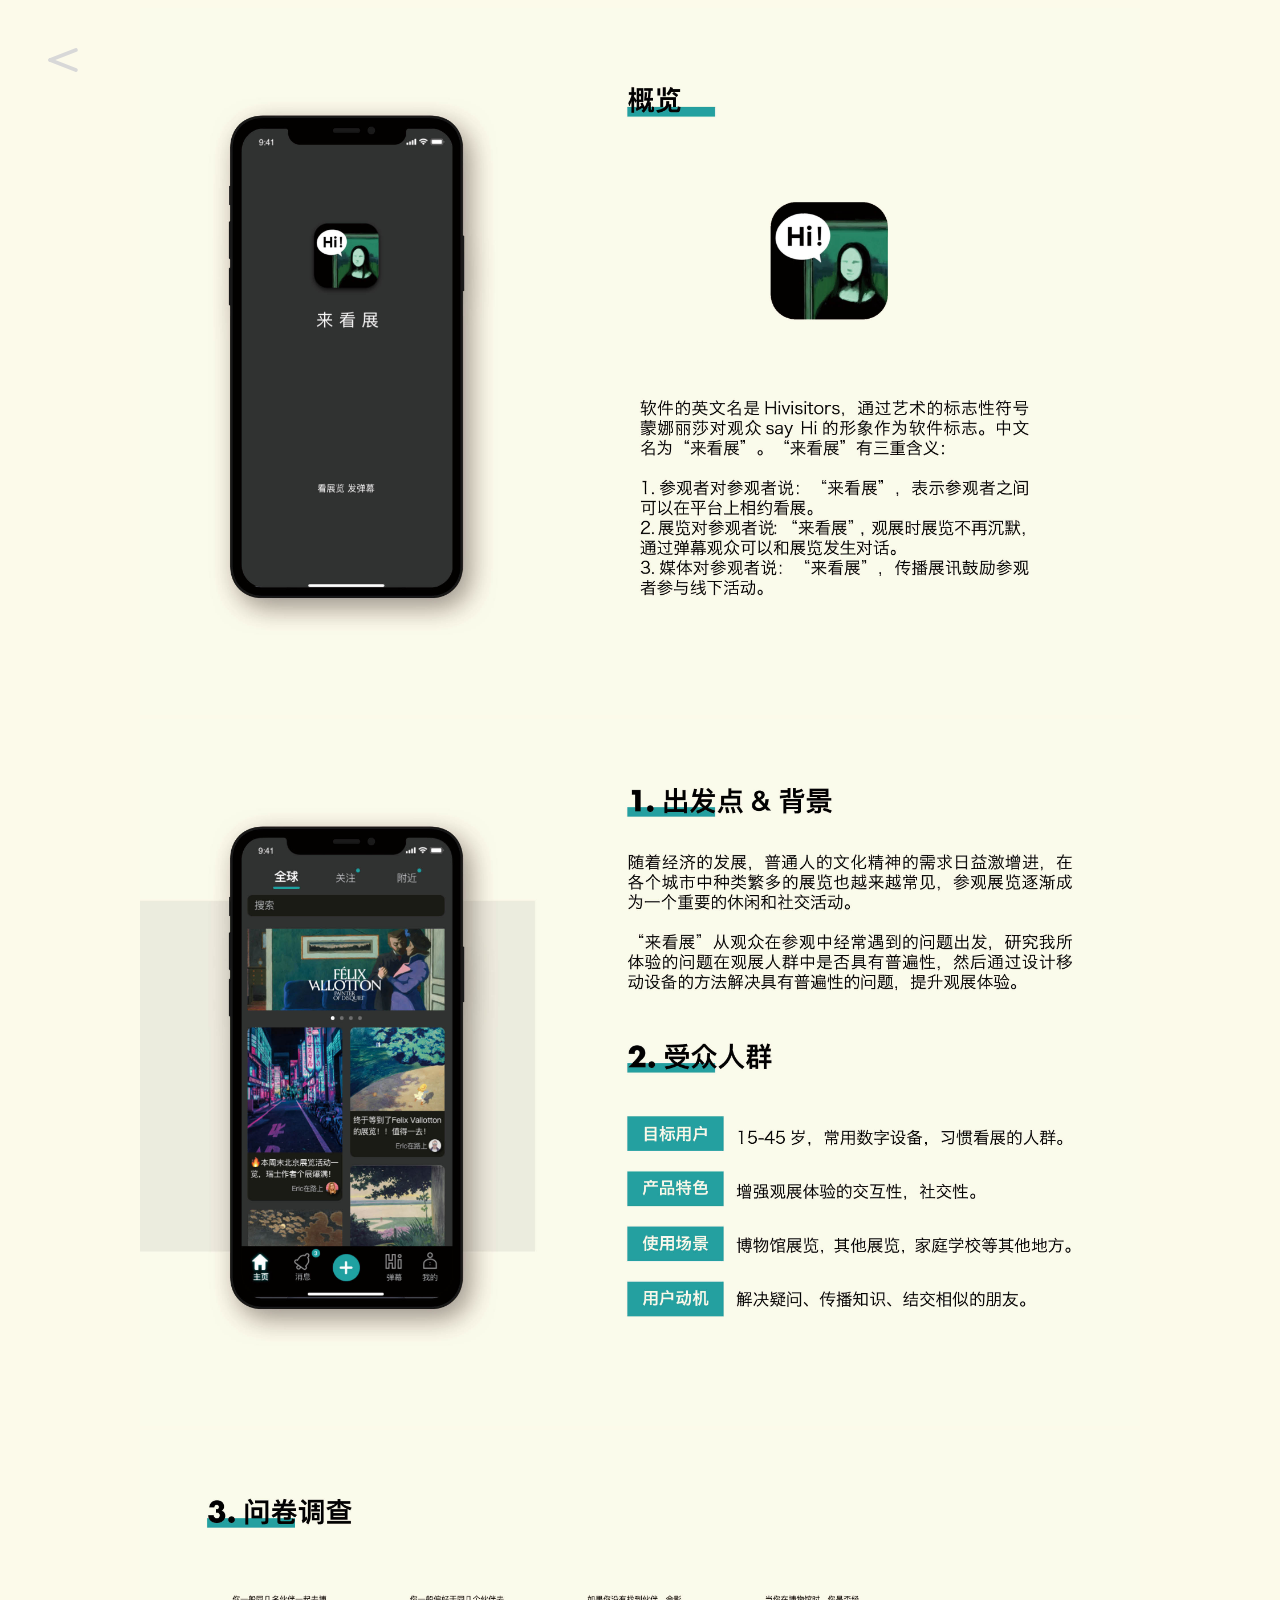
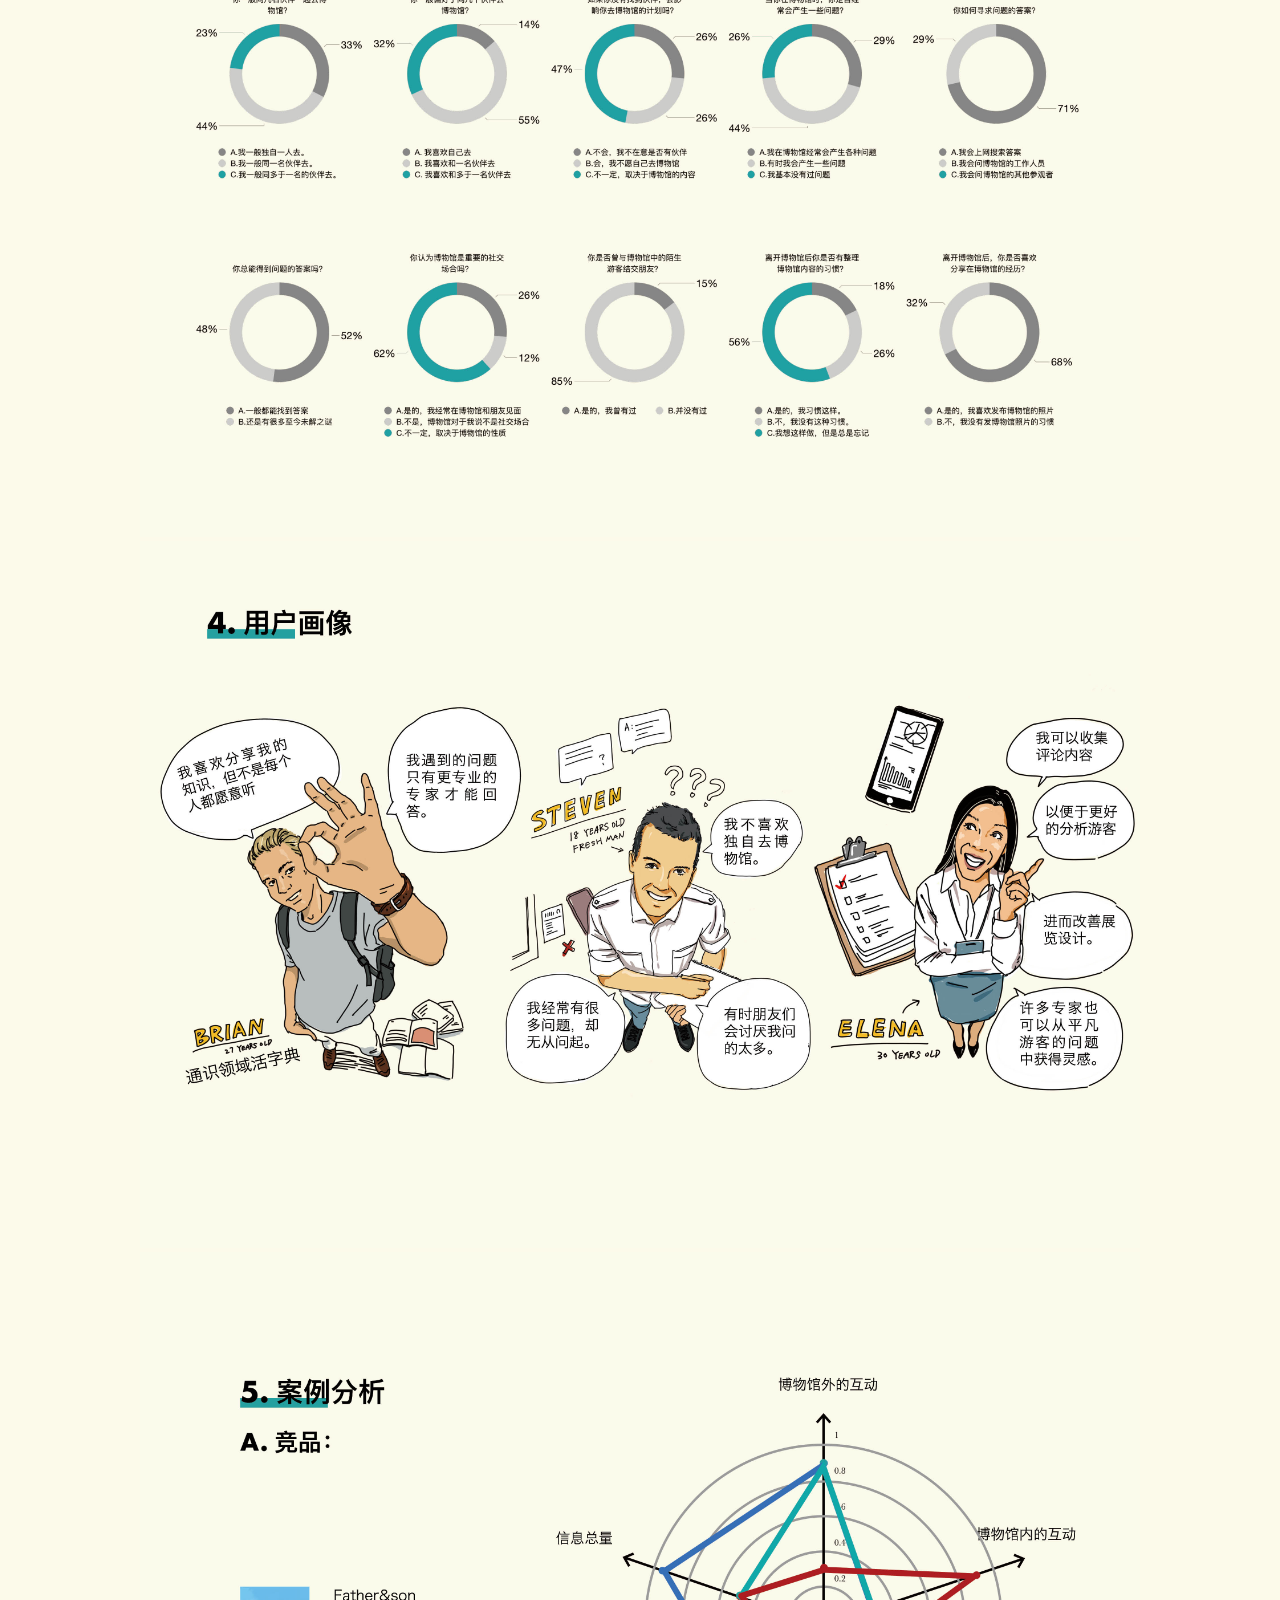
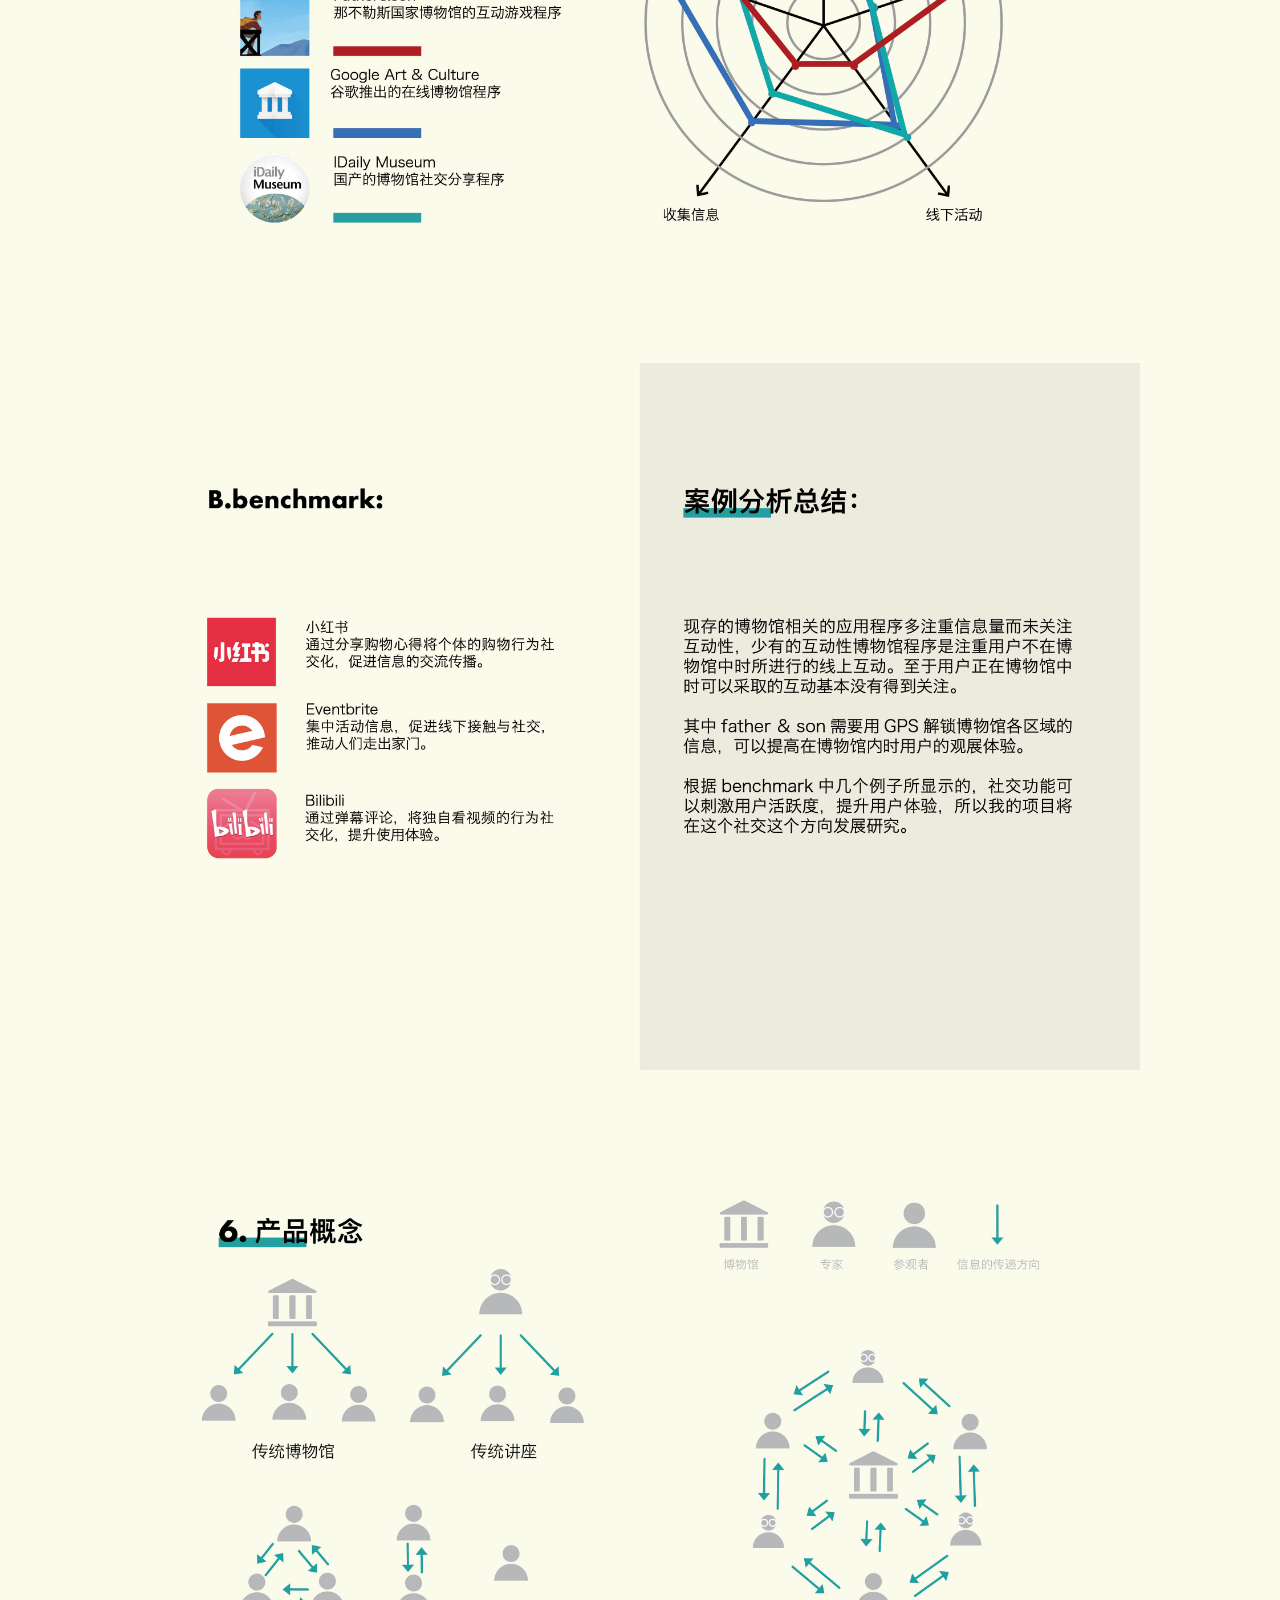
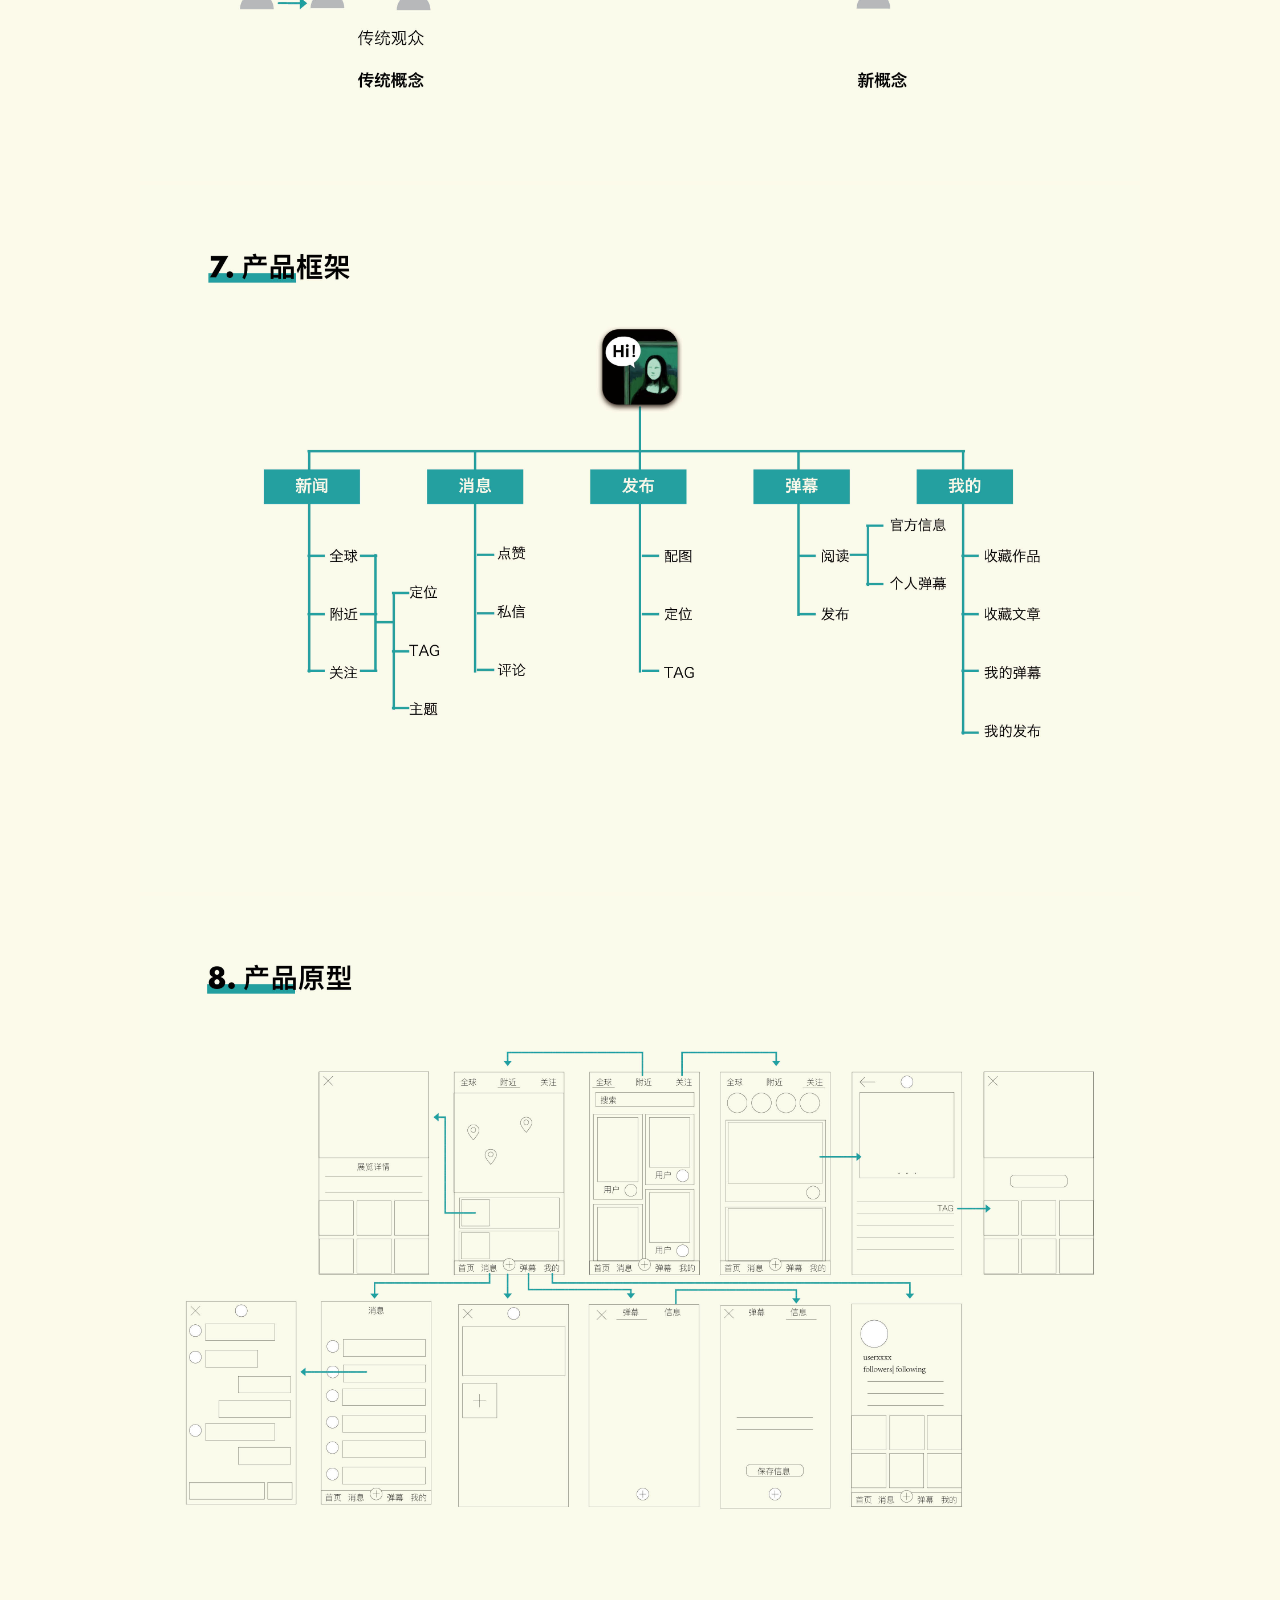
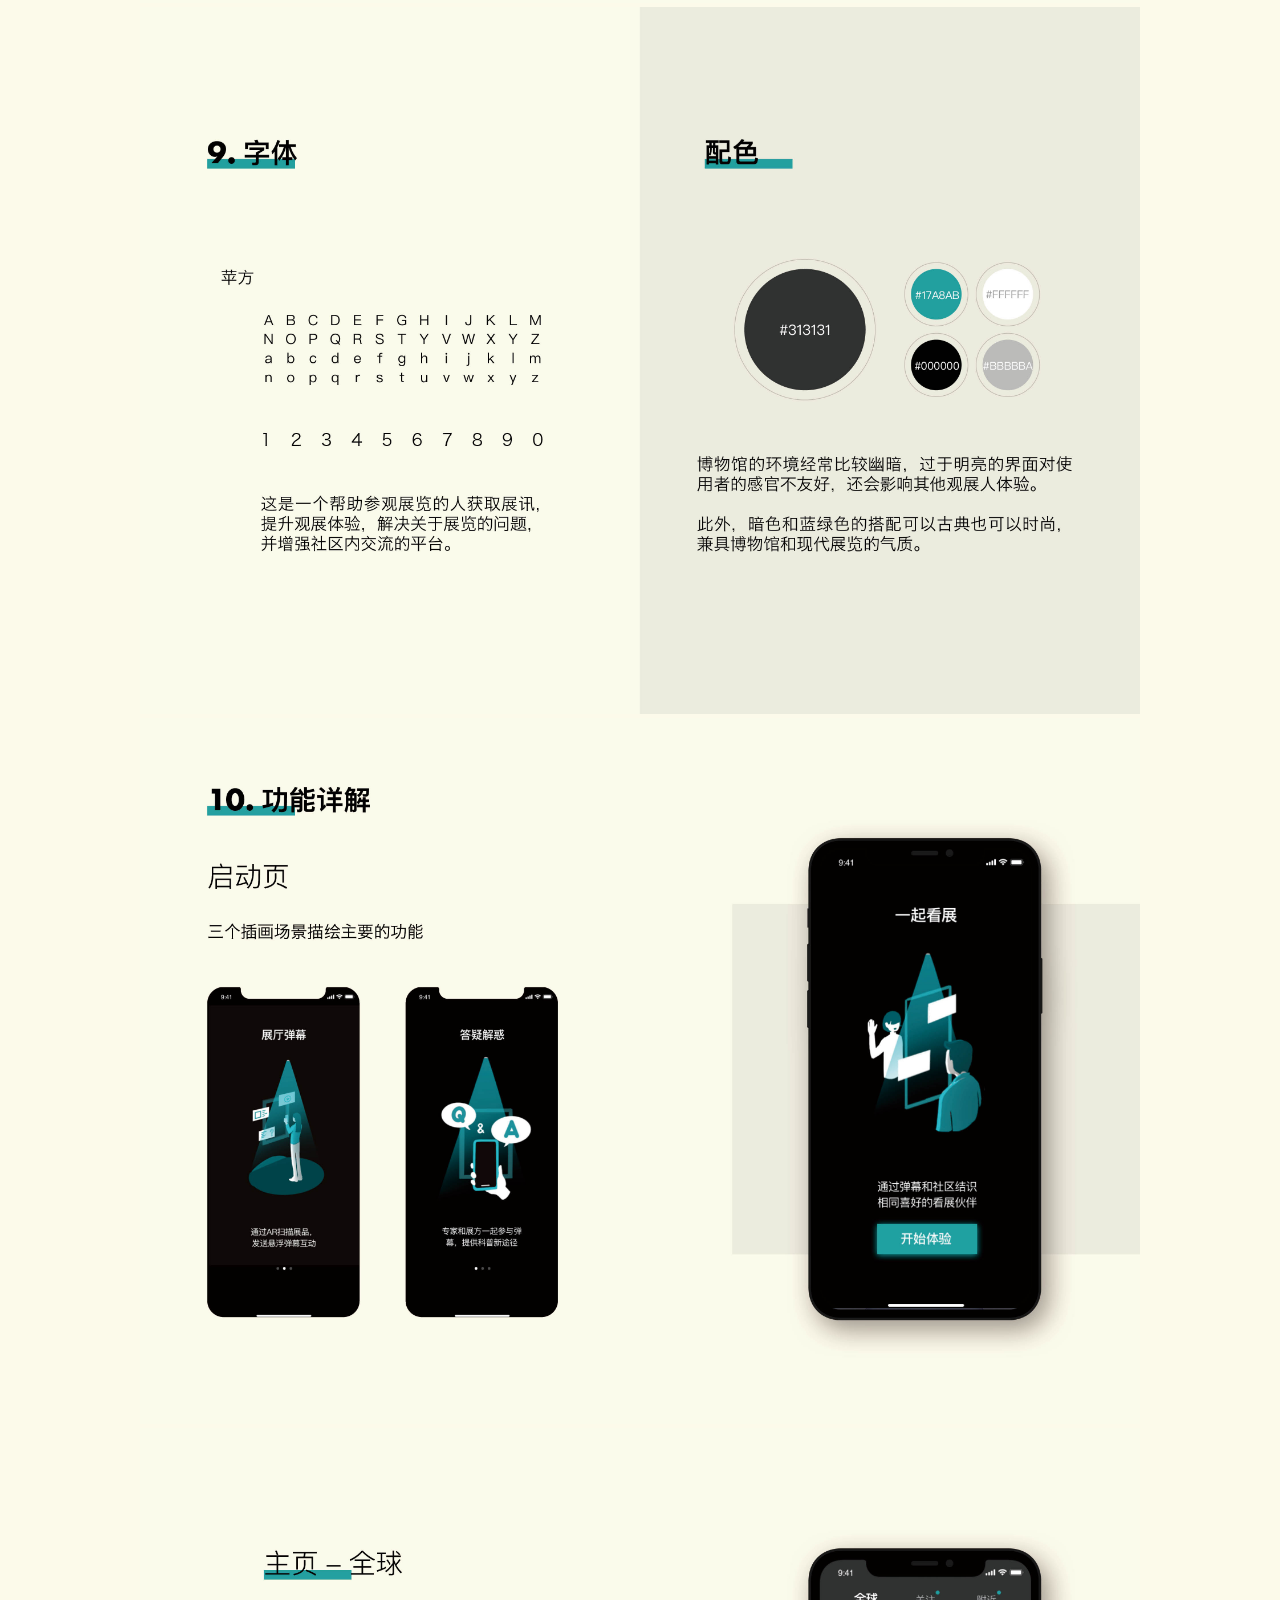
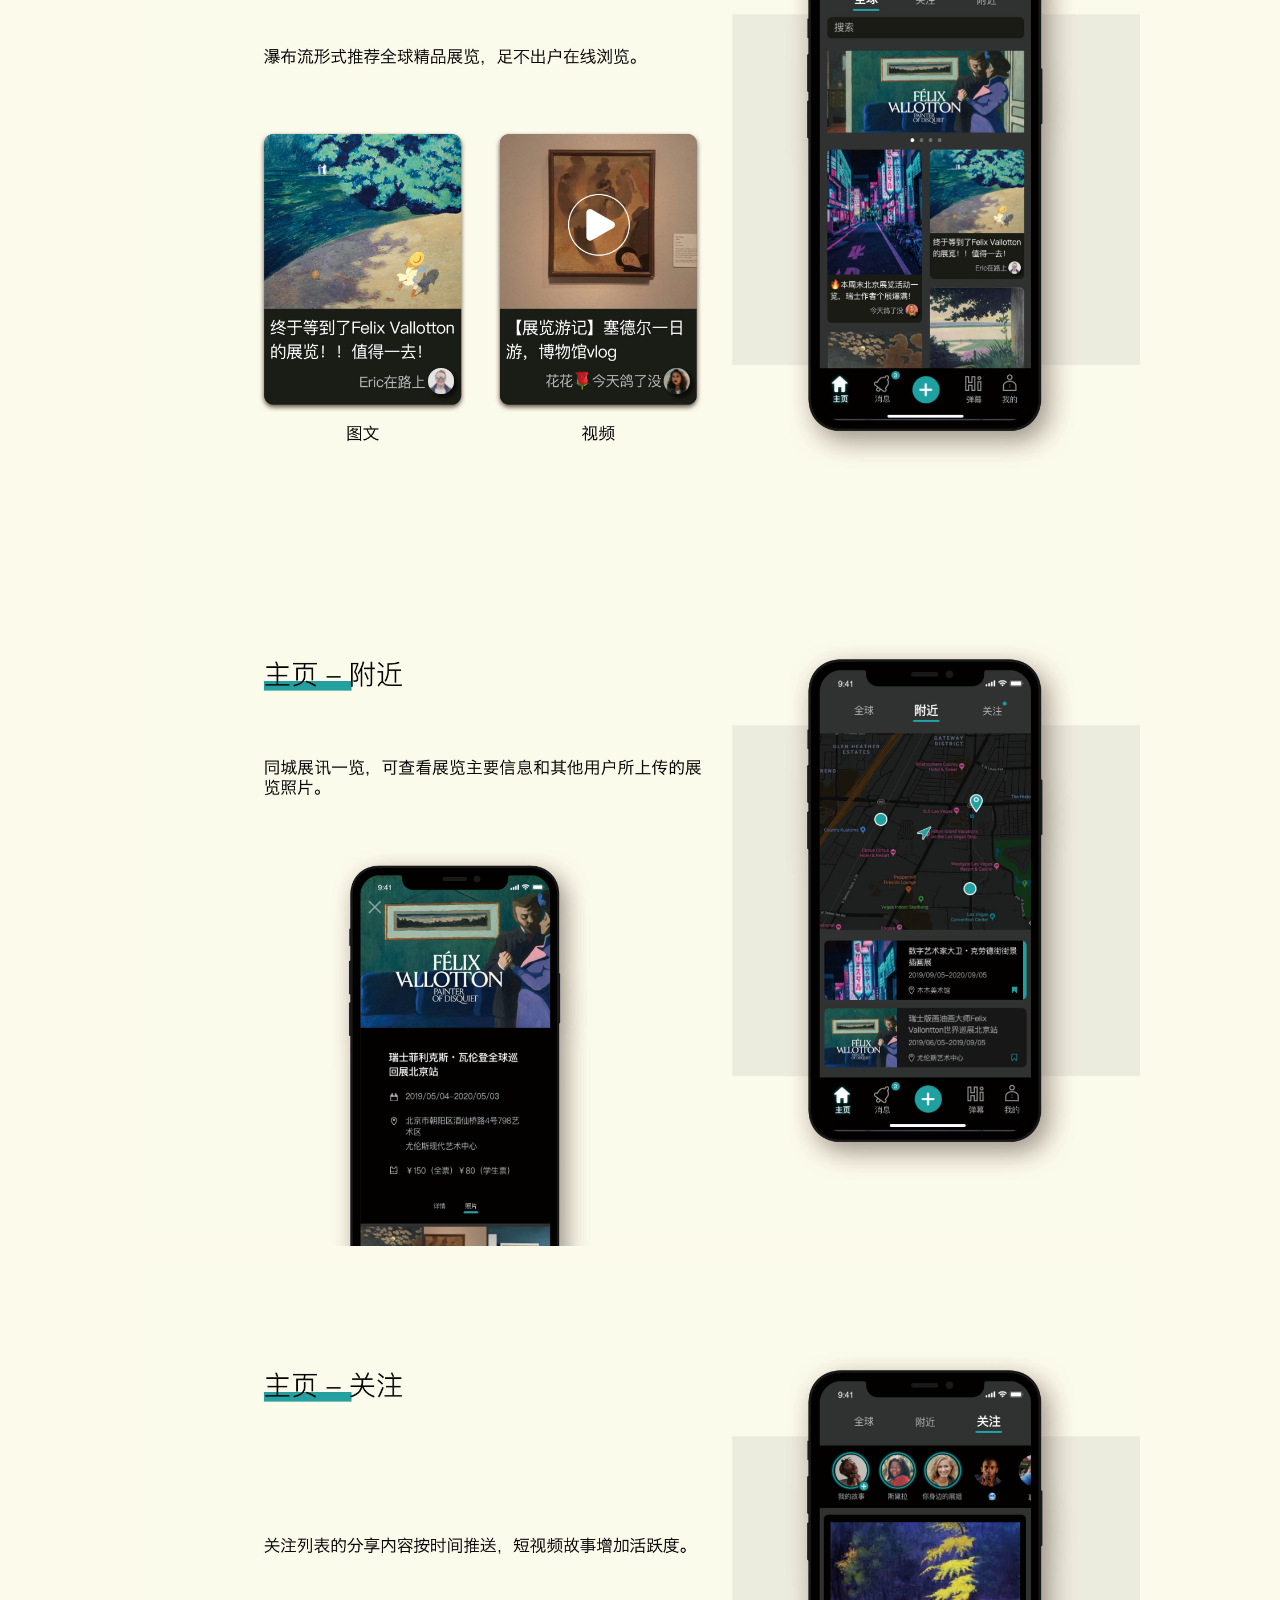
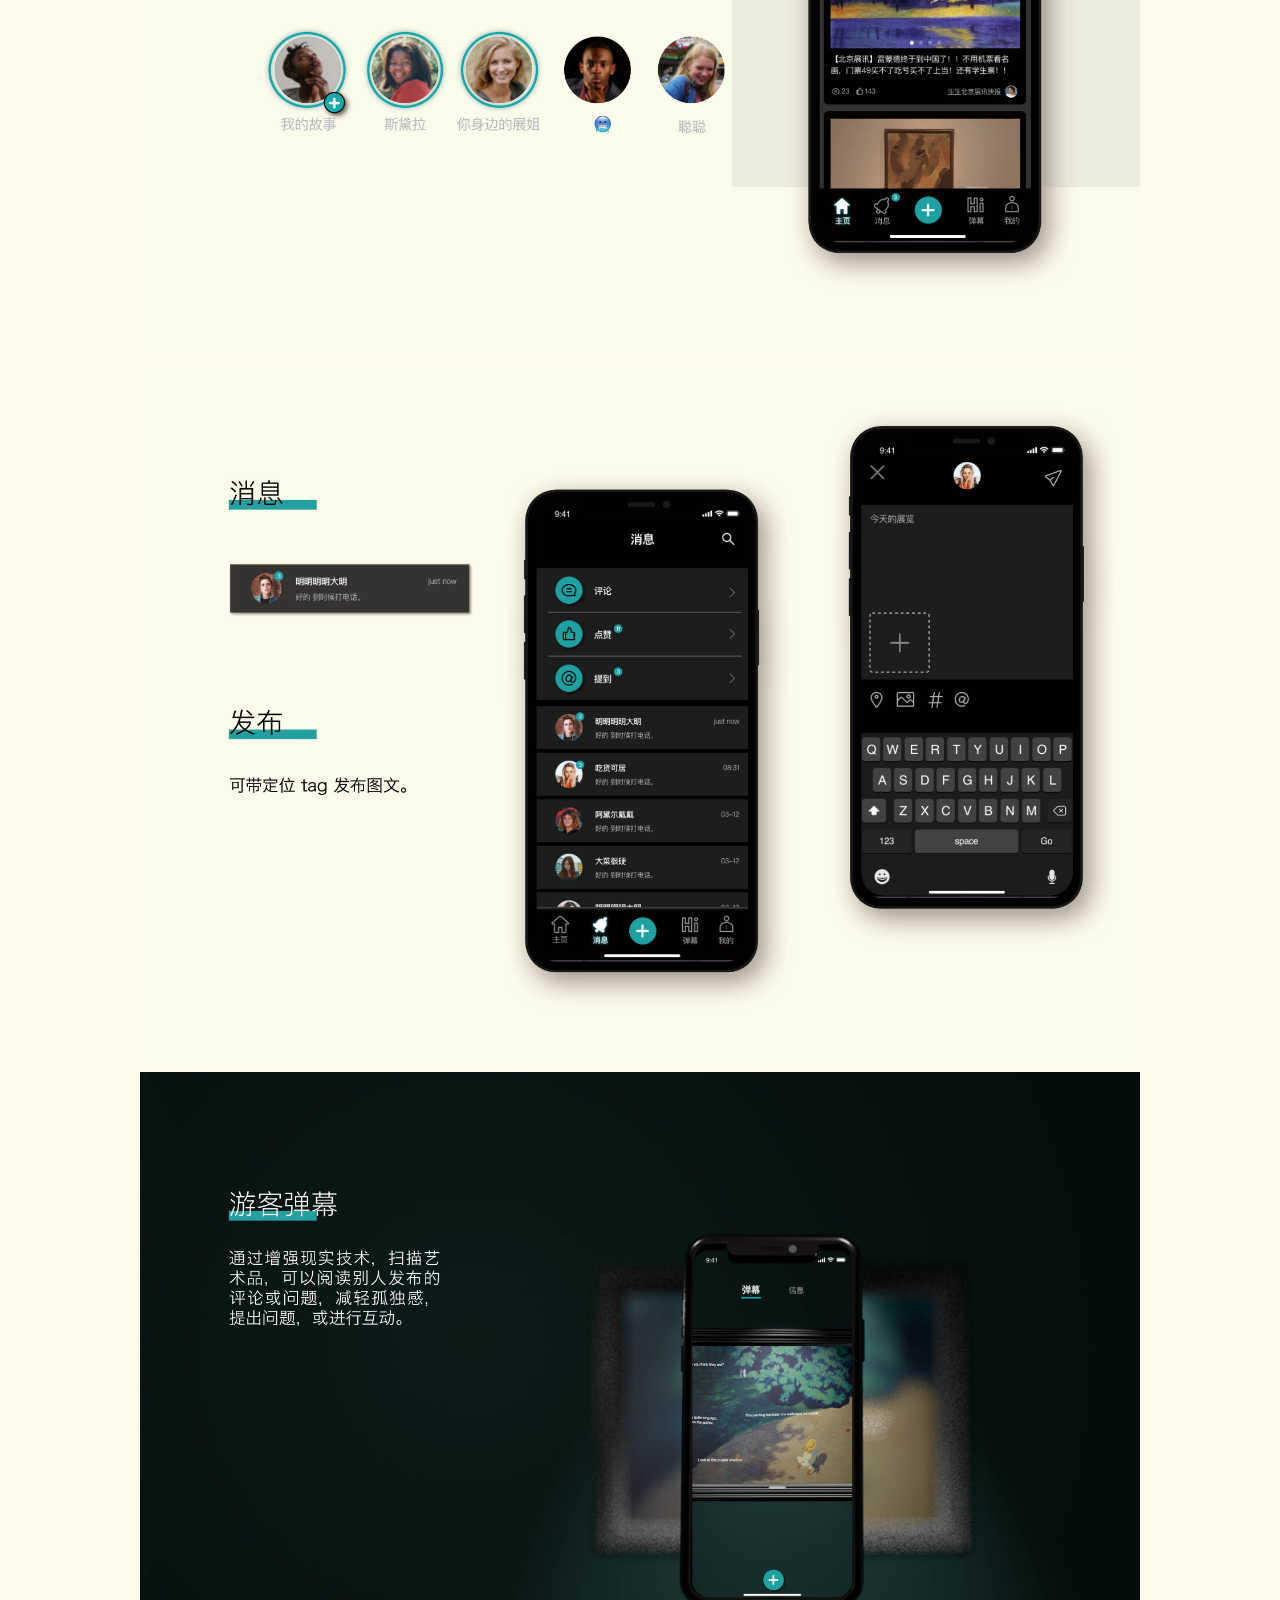
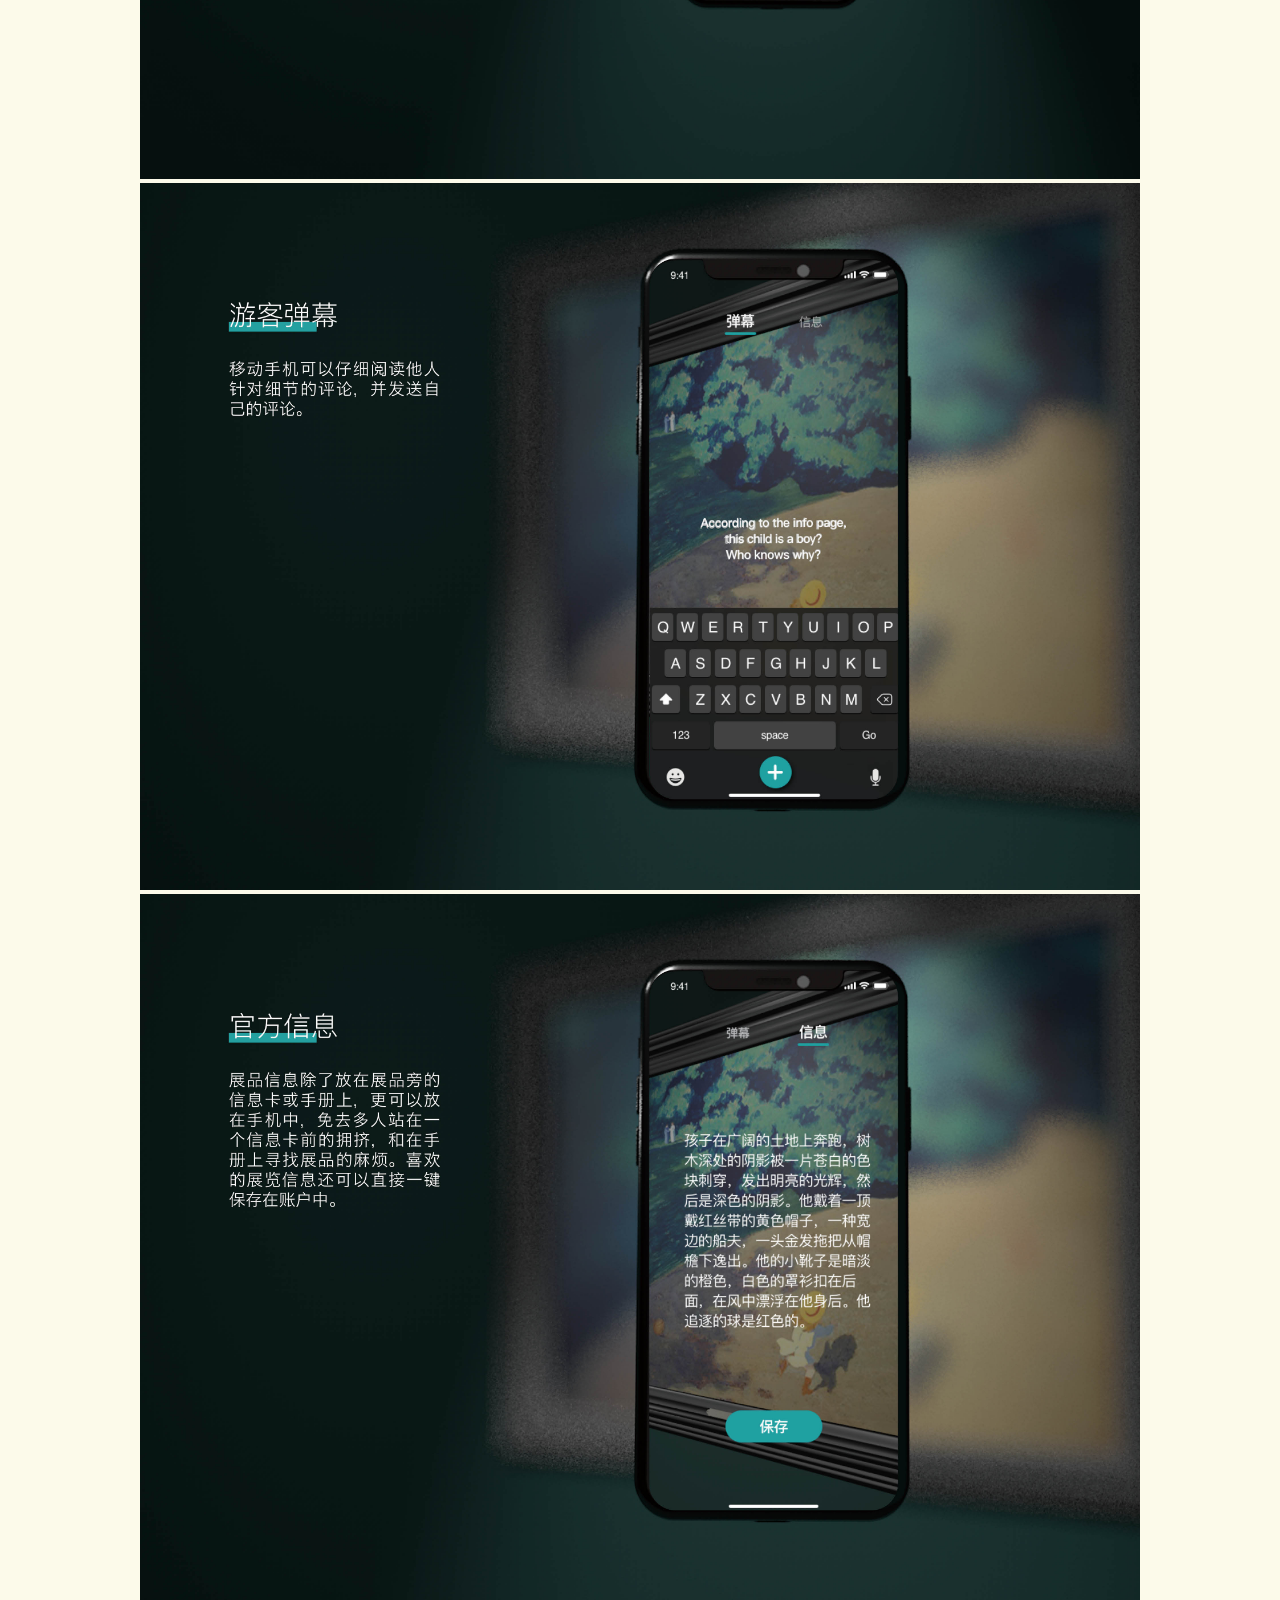
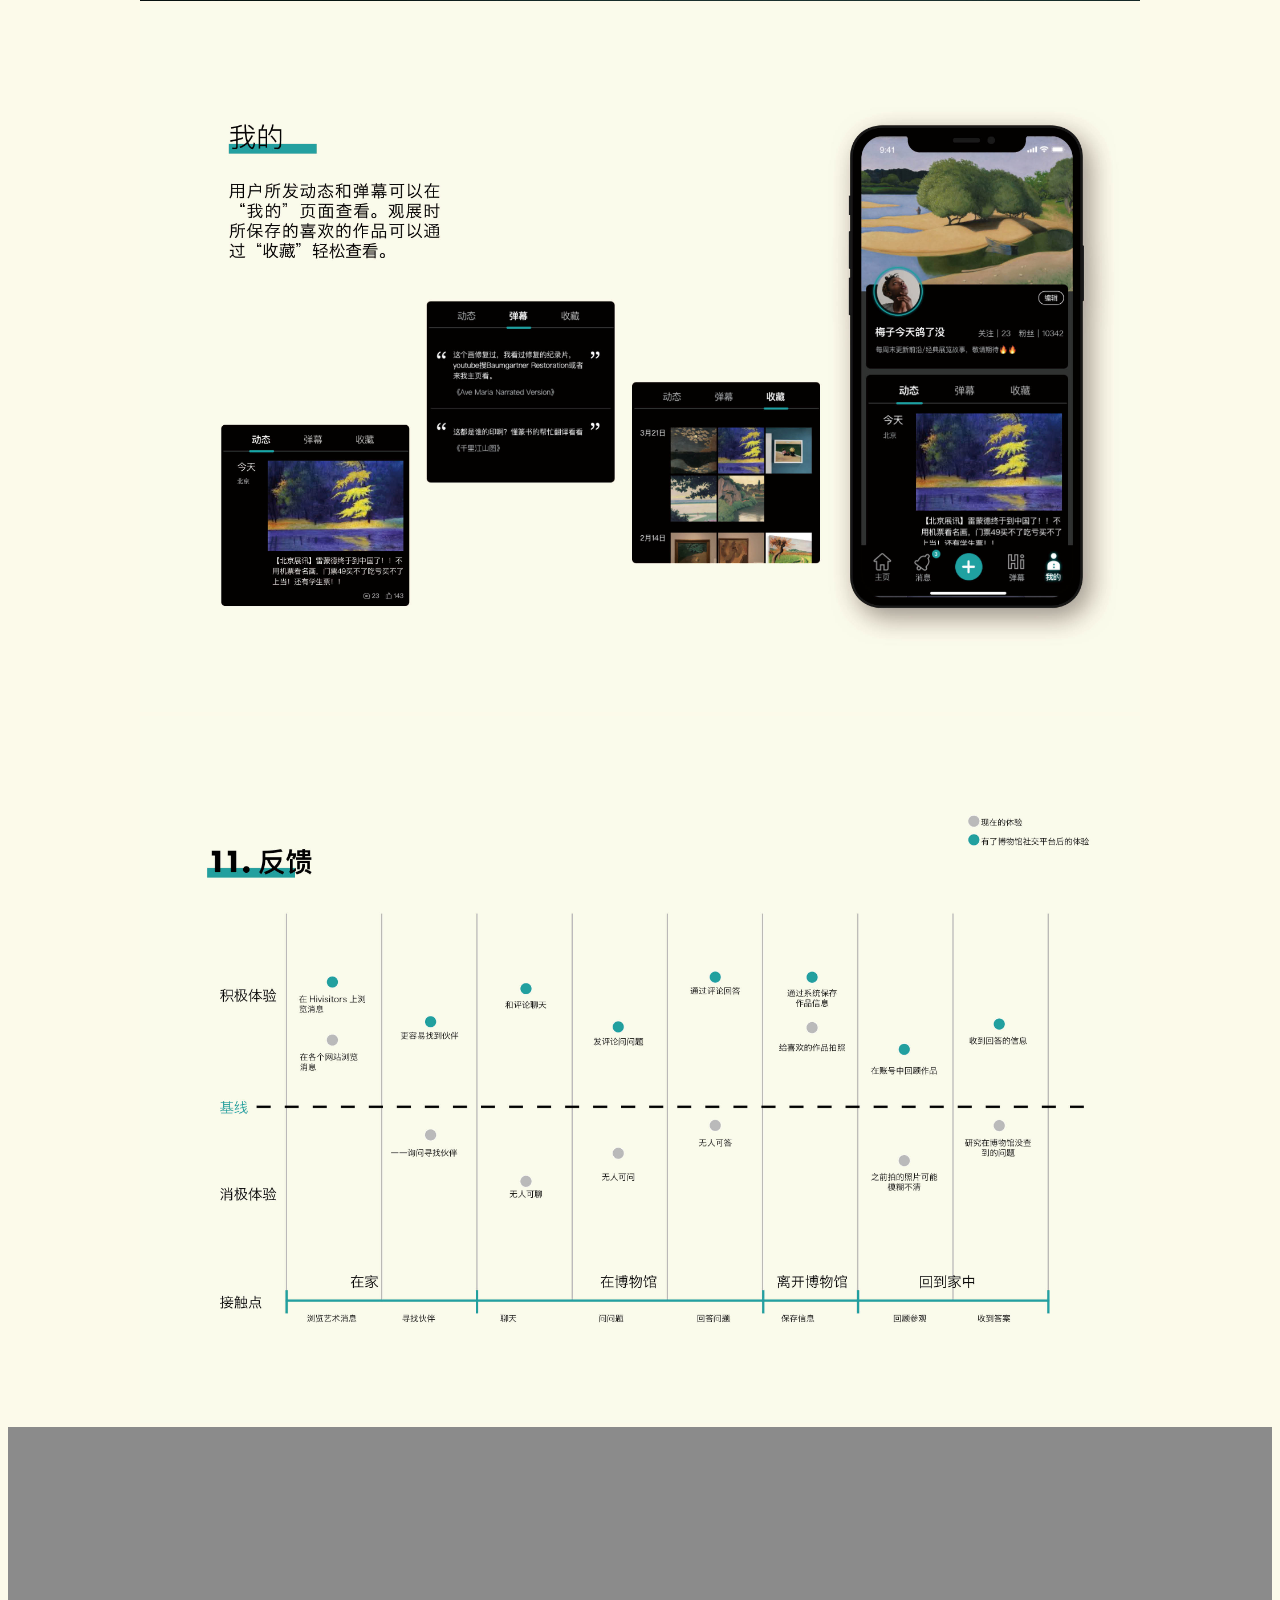
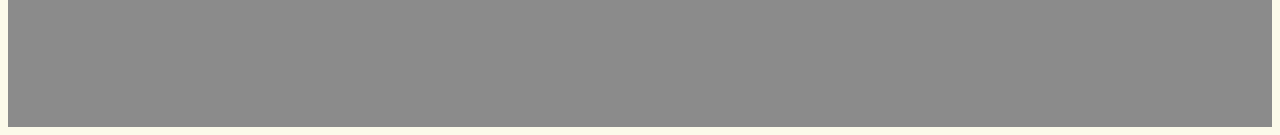
==== hivisitors.html @ 2092b2bd "0217" ====
<!DOCTYPE html>
<html>

<head>
    <meta charset="utf-8">
    <meta http-equiv="X-UA-Compatible" content="IE=edge">
    <title>YIYIWORK</title>
    <meta name="description" content="portfolio of wangyi.">
    <link rel="stylesheet" href="css/hivisitors.css">
</head>
    <a href="index.html">
    <img src="resource/arrow.svg" style=float:left;width:30px;margin:40px;color:black>
</a>
    <body>
        
<div class="project3 center">
         <img src="resource/hivisitorsexplaination/explain.jpg">
    <img src="resource/hivisitorsexplaination/explain2.jpg">
    <img src="resource/hivisitorsexplaination/explain3.jpg">
    <img src="resource/hivisitorsexplaination/explain4.jpg">
    <img src="resource/hivisitorsexplaination/explain5.jpg">
    <img src="resource/hivisitorsexplaination/explain6.jpg">
    <img src="resource/hivisitorsexplaination/explain7.jpg">
    <img src="resource/hivisitorsexplaination/explain8.jpg">
    <img src="resource/hivisitorsexplaination/explain9.jpg">
    <img src="resource/hivisitorsexplaination/explain10.jpg">
    <img src="resource/hivisitorsexplaination/explain12.jpg">
    <img src="resource/hivisitorsexplaination/explain13.jpg">
    <img src="resource/hivisitorsexplaination/explain14.jpg">
    <img src="resource/hivisitorsexplaination/explain15.jpg">
    <img src="resource/hivisitorsexplaination/explain16.jpg">
    <img src="resource/hivisitorsexplaination/explain17.jpg">
    <img src="resource/hivisitorsexplaination/explain18.jpg">
    <img src="resource/hivisitorsexplaination/explain19.jpg">
    <img src="resource/hivisitorsexplaination/explain20.jpg">
    <img src="resource/hivisitorsexplaination/explain21.jpg">
        </div>
    </body>

     <footer>
        
    </footer>

</html>
---- css/hivisitors.css ----
html{
    background-color: #fcfaea;
}
h{
    font-family:futura;
     src:url(resource/Futura.ttc);
    text-decoration: ;
    font-size: 200px;
    float: left;
/*    color: #8B8B8B;*/
       
}

footer{
    background-color: #8B8B8B;
    height: 300px;
}
p {
    color: #8B8B8B;
    font-family:思源宋体 SC-Bold.otf
}

oh {
    overflow: hidden;
}

a {
    color: #8B8B8B;
}
cl{
    clear:both;
}
.h200 {
    width: 100%;
    height: 200px;
    clear: both;
}

.h10 {
    width: 100%;
    height: 10px;
    clear: both;

/*
    background-color: aqua;
    border: solid black 1px;
*/

}

.hello a:hover {
    text-decoration-line: overline;
}

.center {
    width: 1000px;
    margin: 0 auto;
}
.tag2 p{
/*      -webkit-transform: rotate(-90deg); */
    transform: rotate(0deg);
    text-align: center;
    margin-top: -300px;
    margin-bottom: 200px;
}
.begin {
    border: solid white;
    height: 700px;
    background-image: url(resource/Untitled_Artwork%2012.jpg);
    background-size: 1000px;
    background-repeat: no-repeat;
    background-position: center 0;
}

.begin .hello {
    color: #8B8B8B;
    margin: 300px 600px 300px 0;
    font-size: 30px;
    text-align: right;
    line-height: 30px;
}

.begin .hello img {
    width: 20px;
}

.smaller {
    font-size: 20px;
}

.words p {
    color: #8B8B8B;
    margin: 80px 50px 80px;
    text-align: right;
    font-size: 30px;
    /*    border: solid;*/

}
div{
    margin:0 auto;
    width:1000px;
}
img{
    margin:0 auto;
    width:1000px;
}
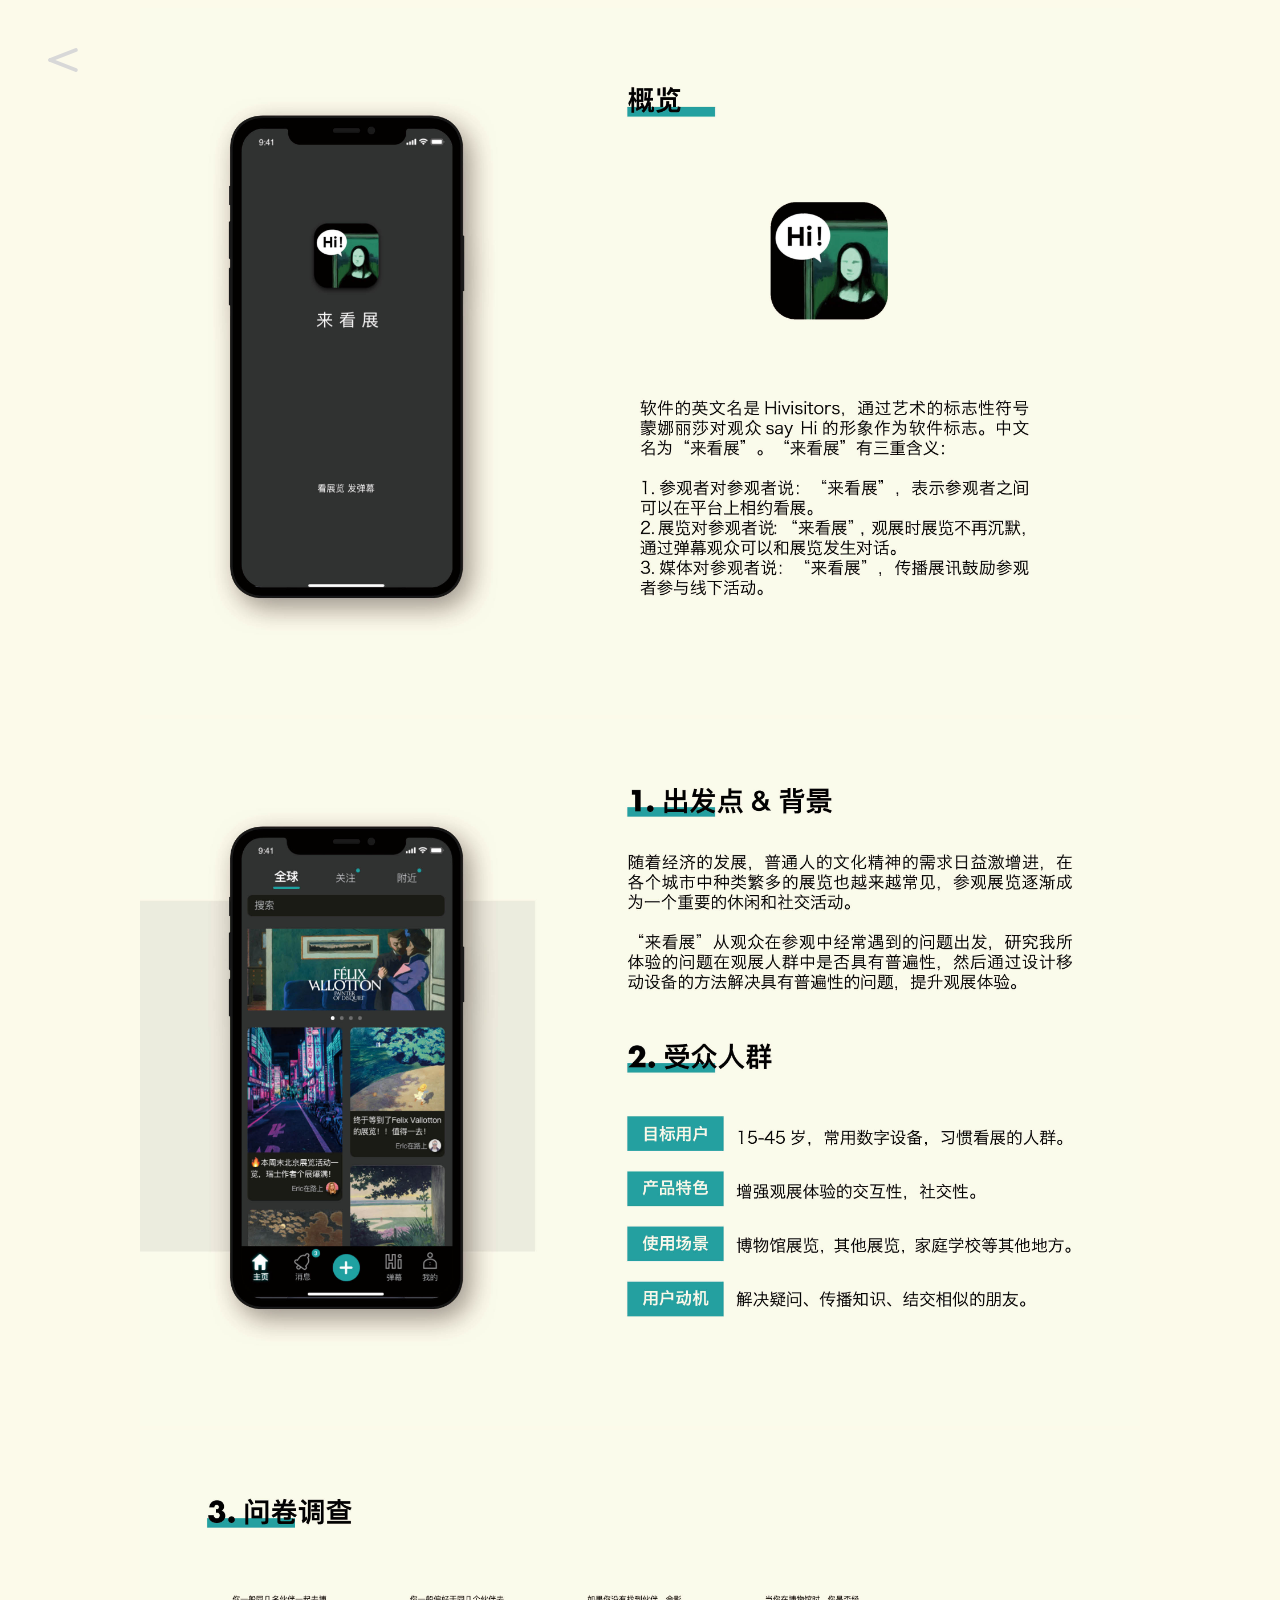
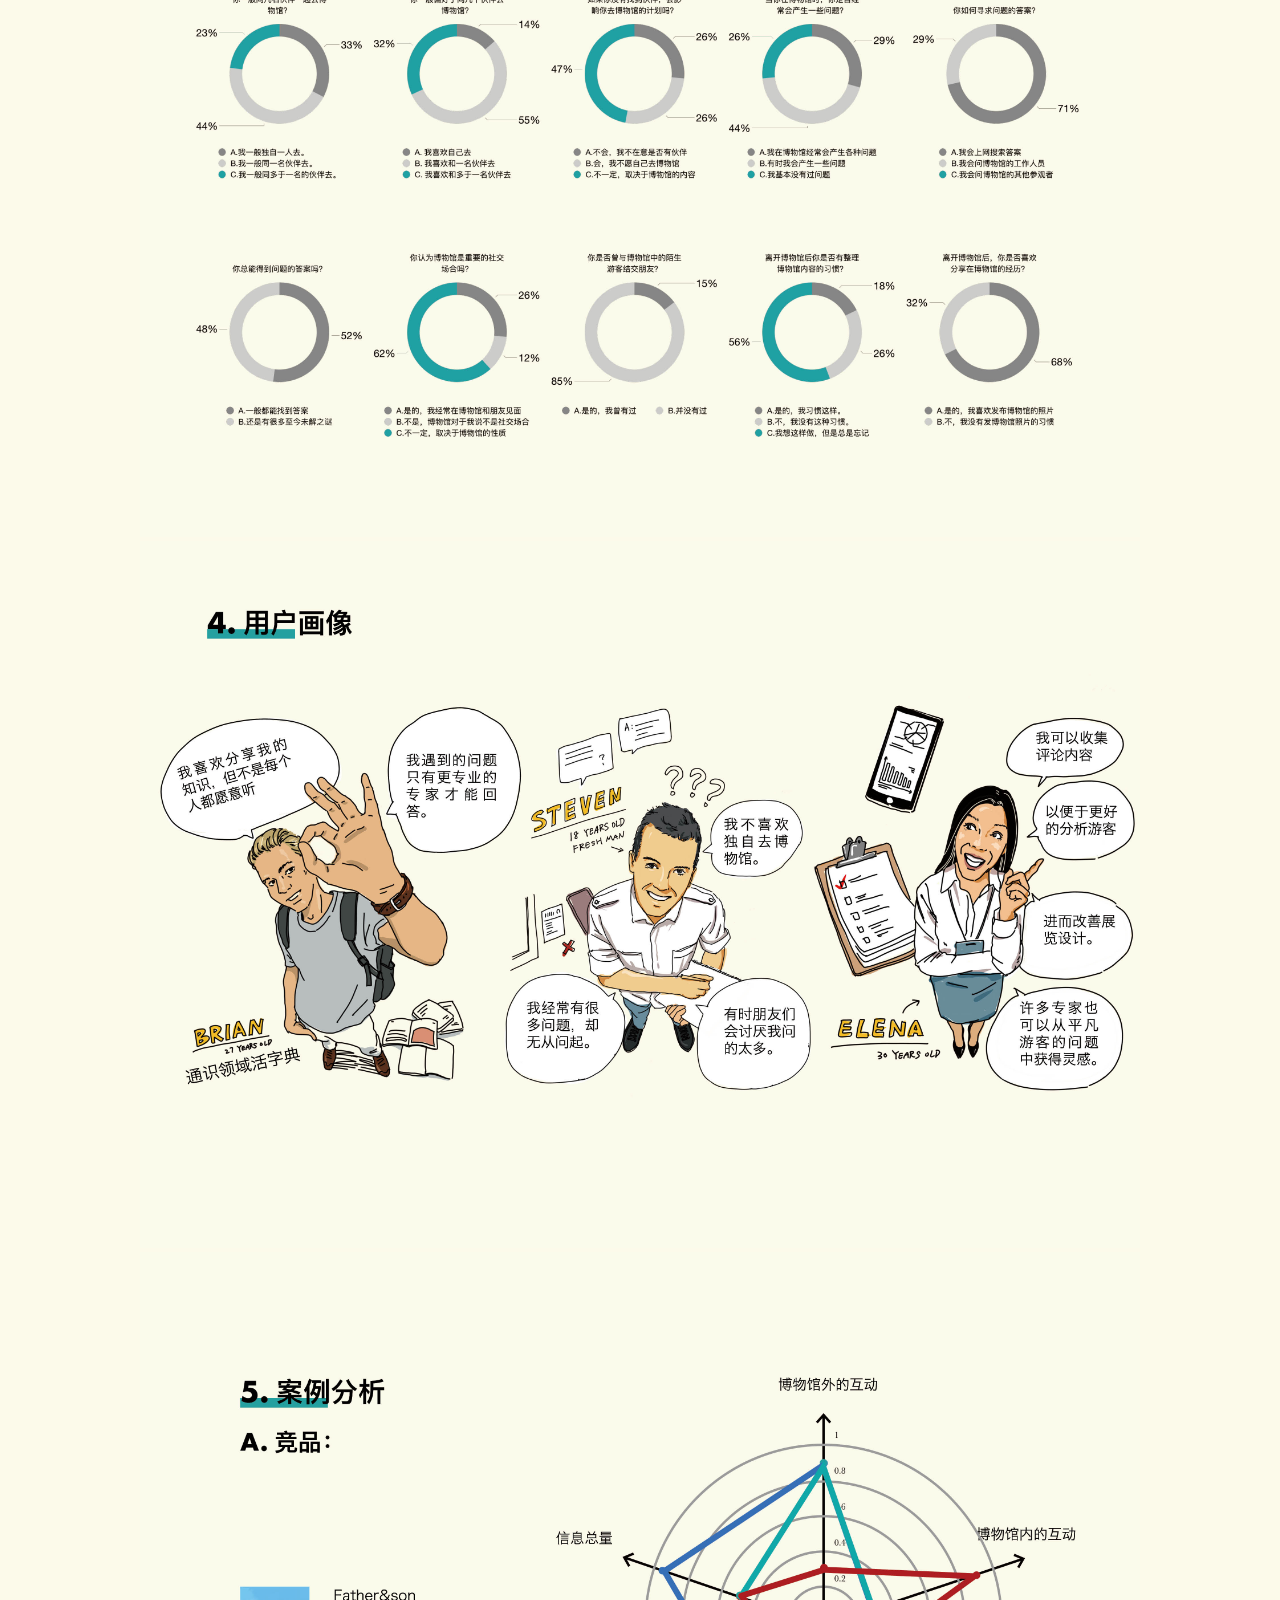
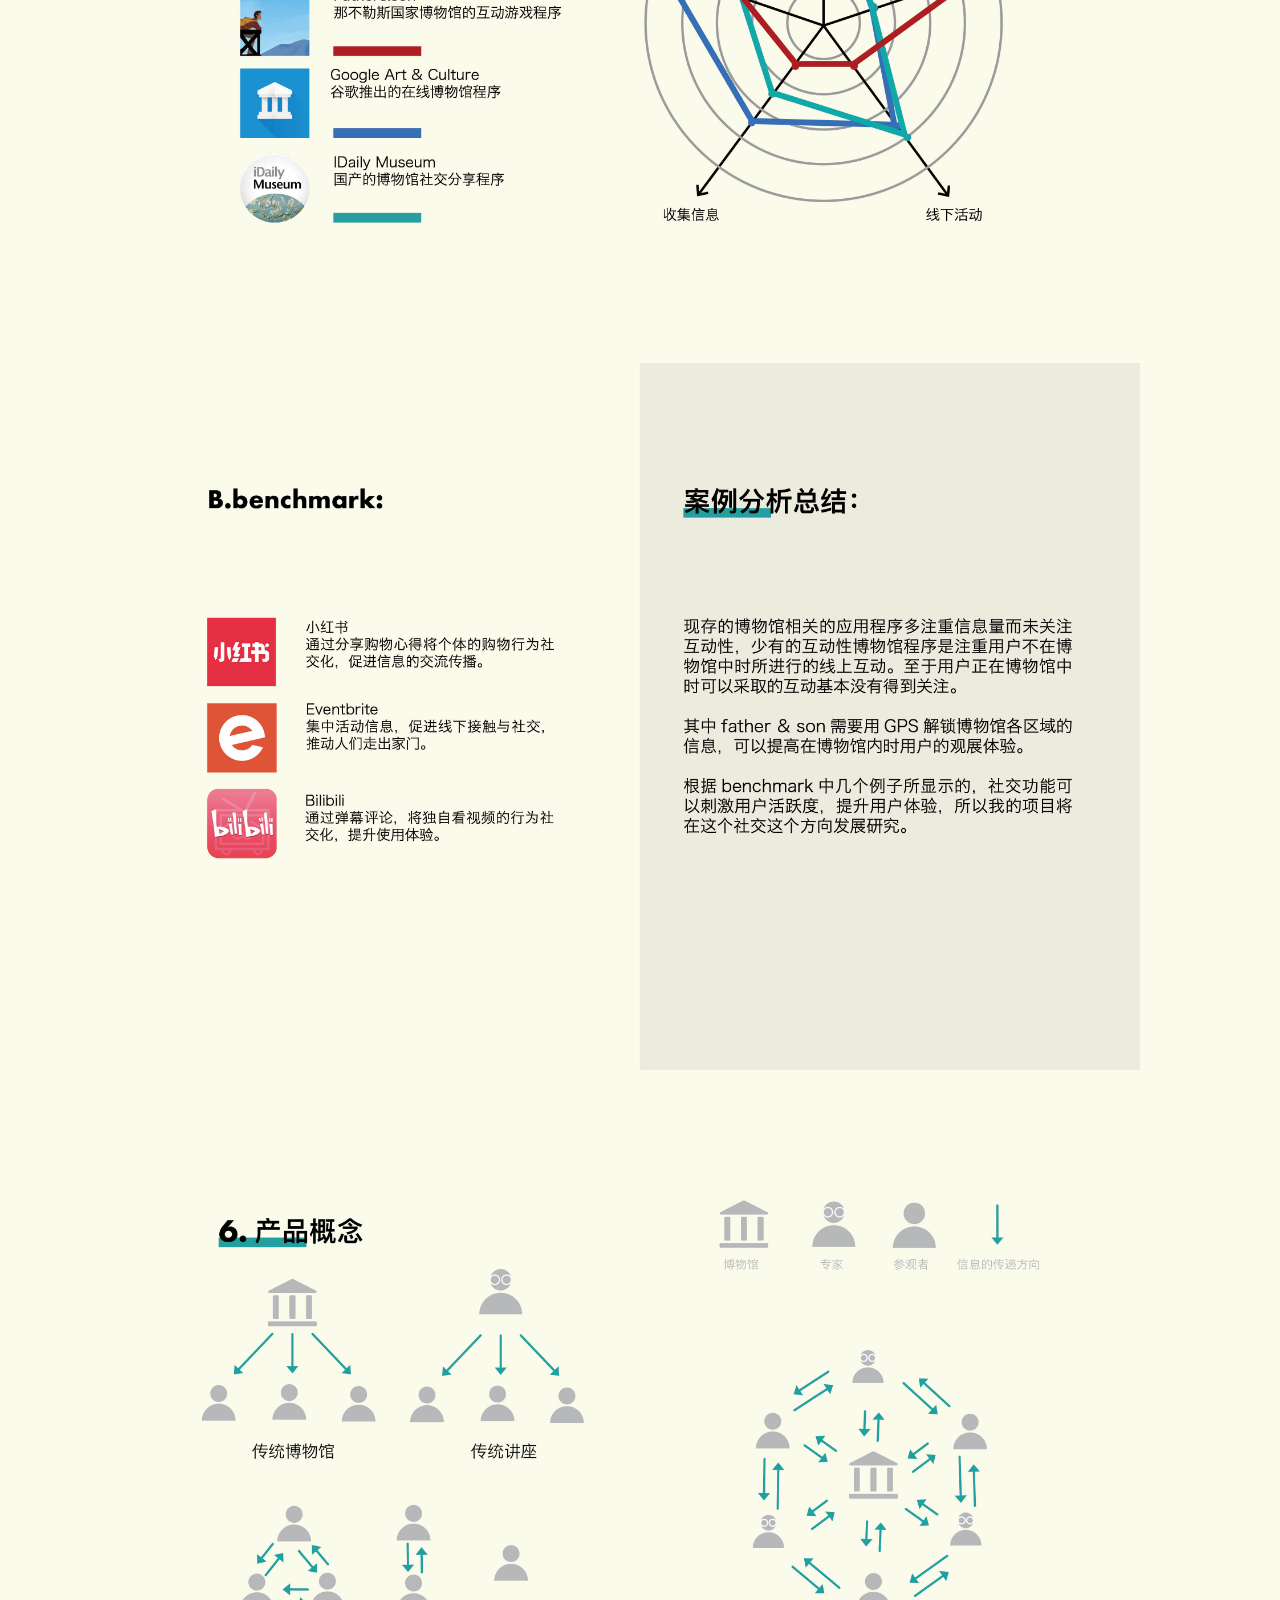
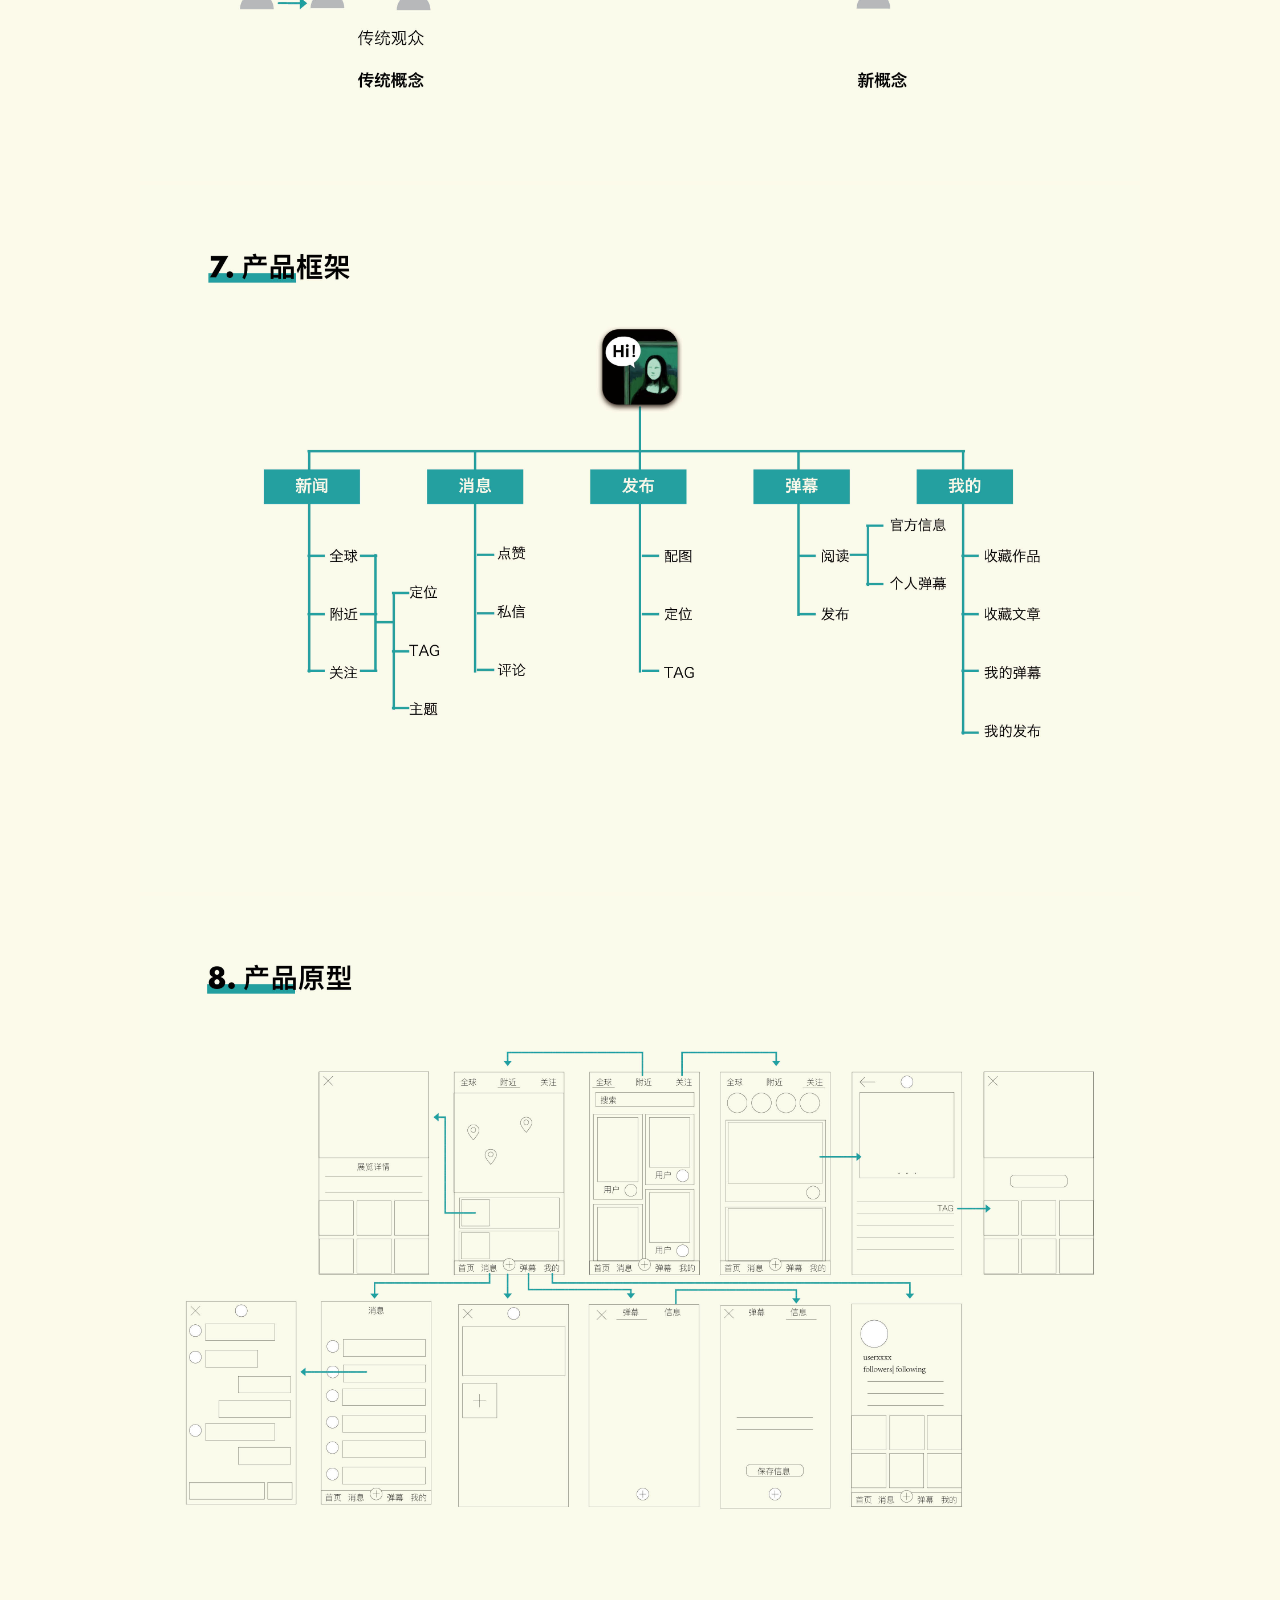
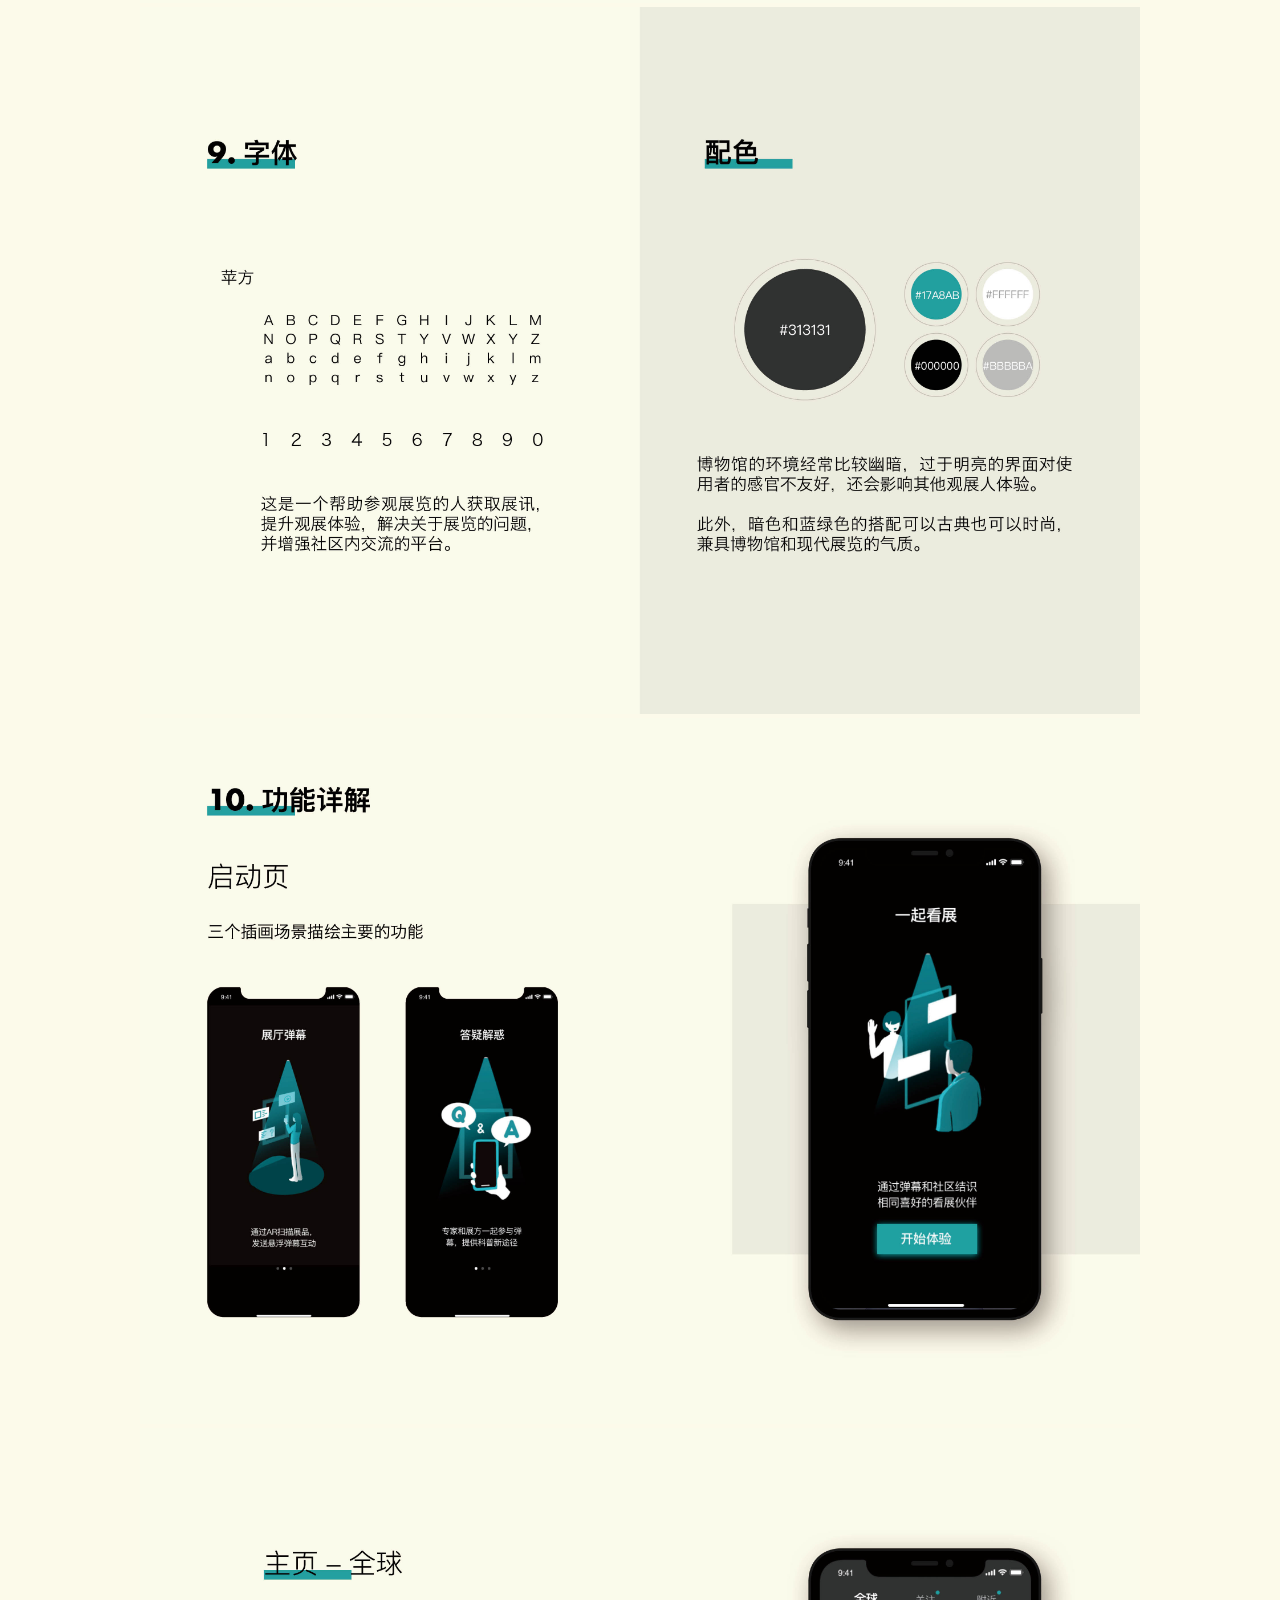
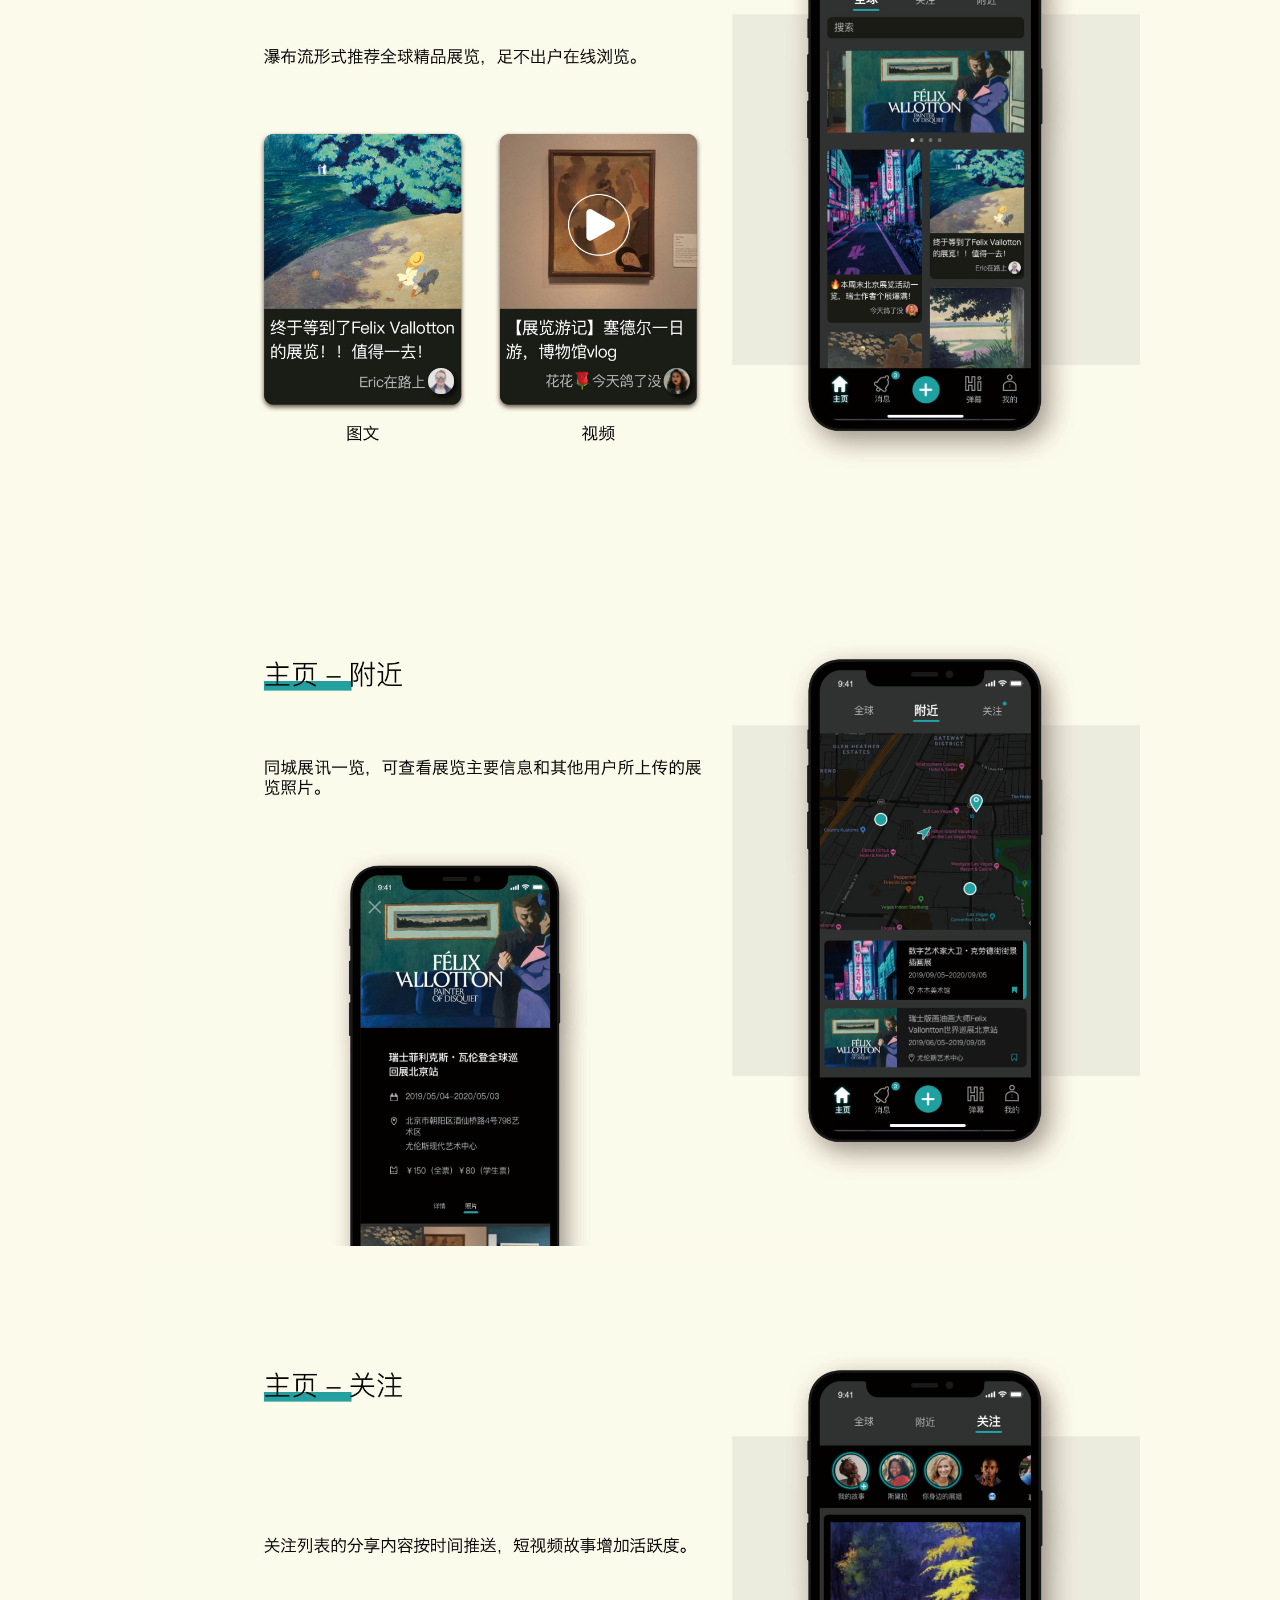
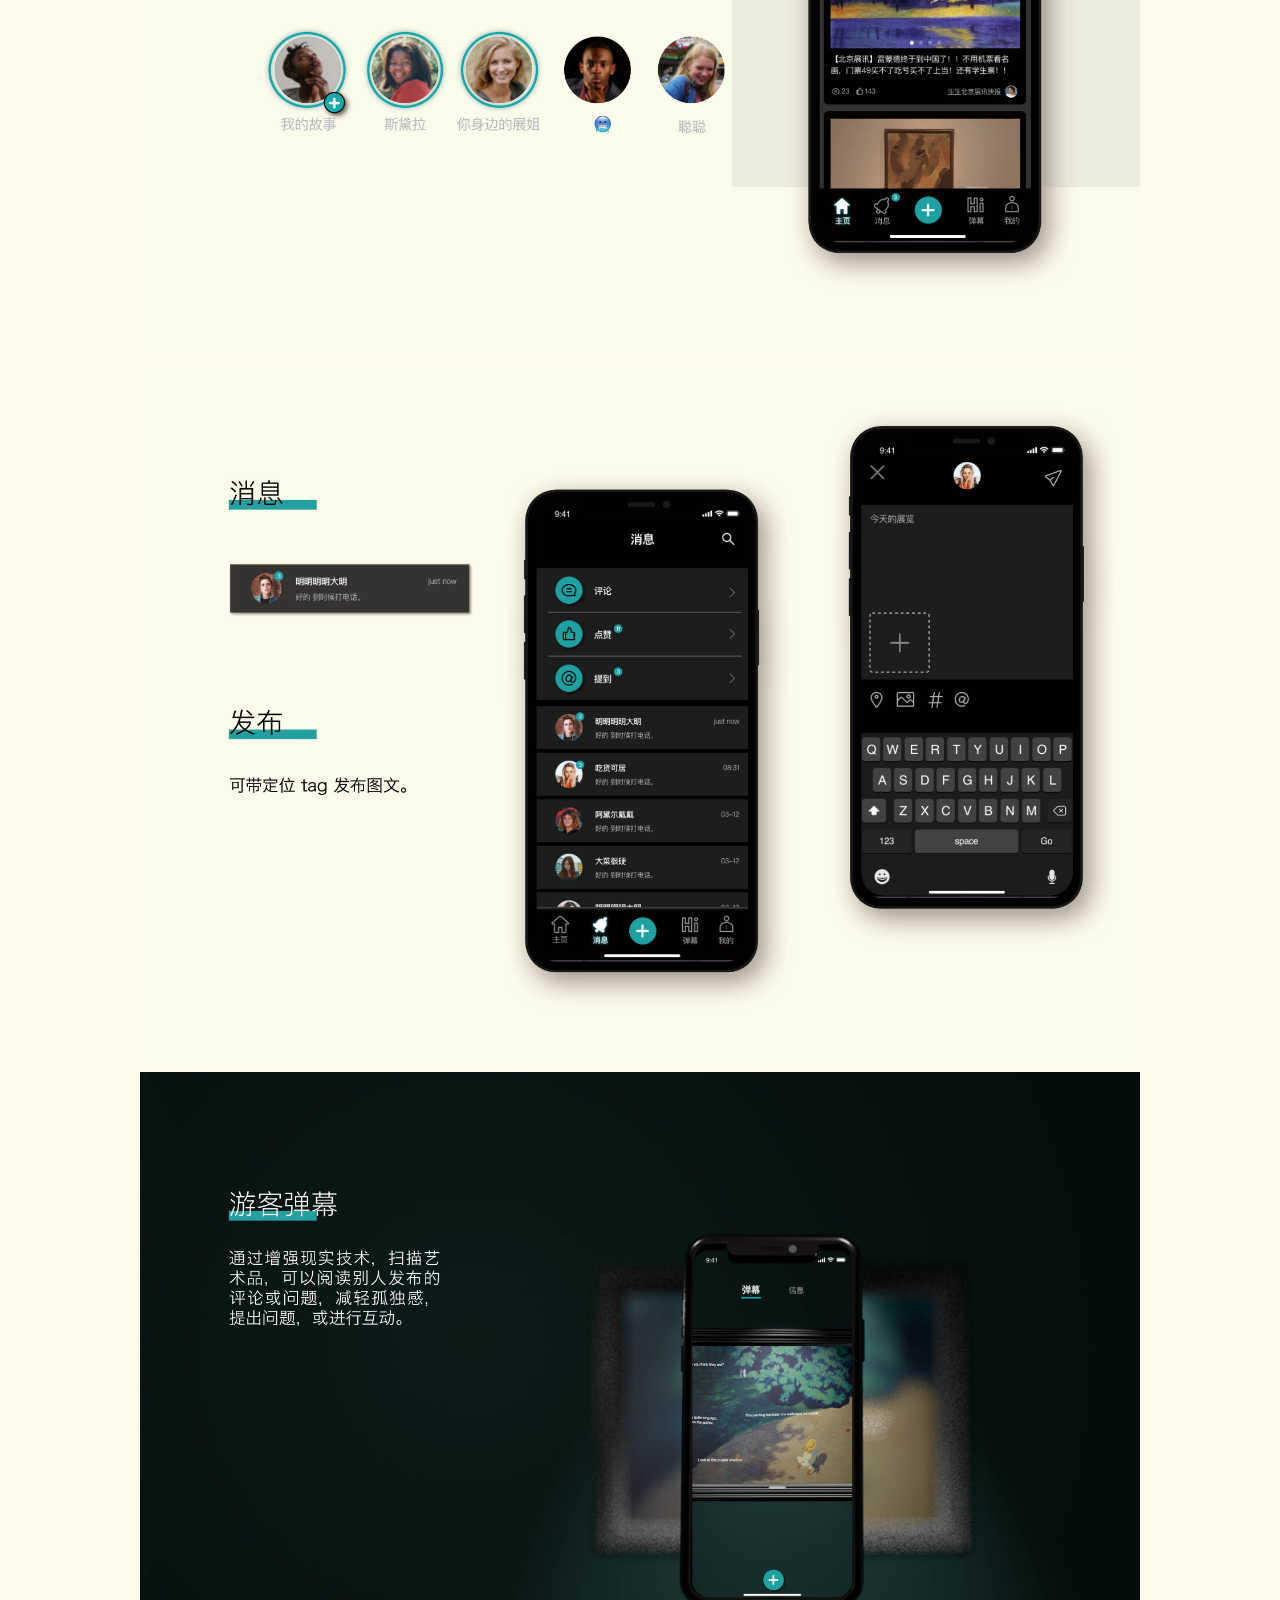
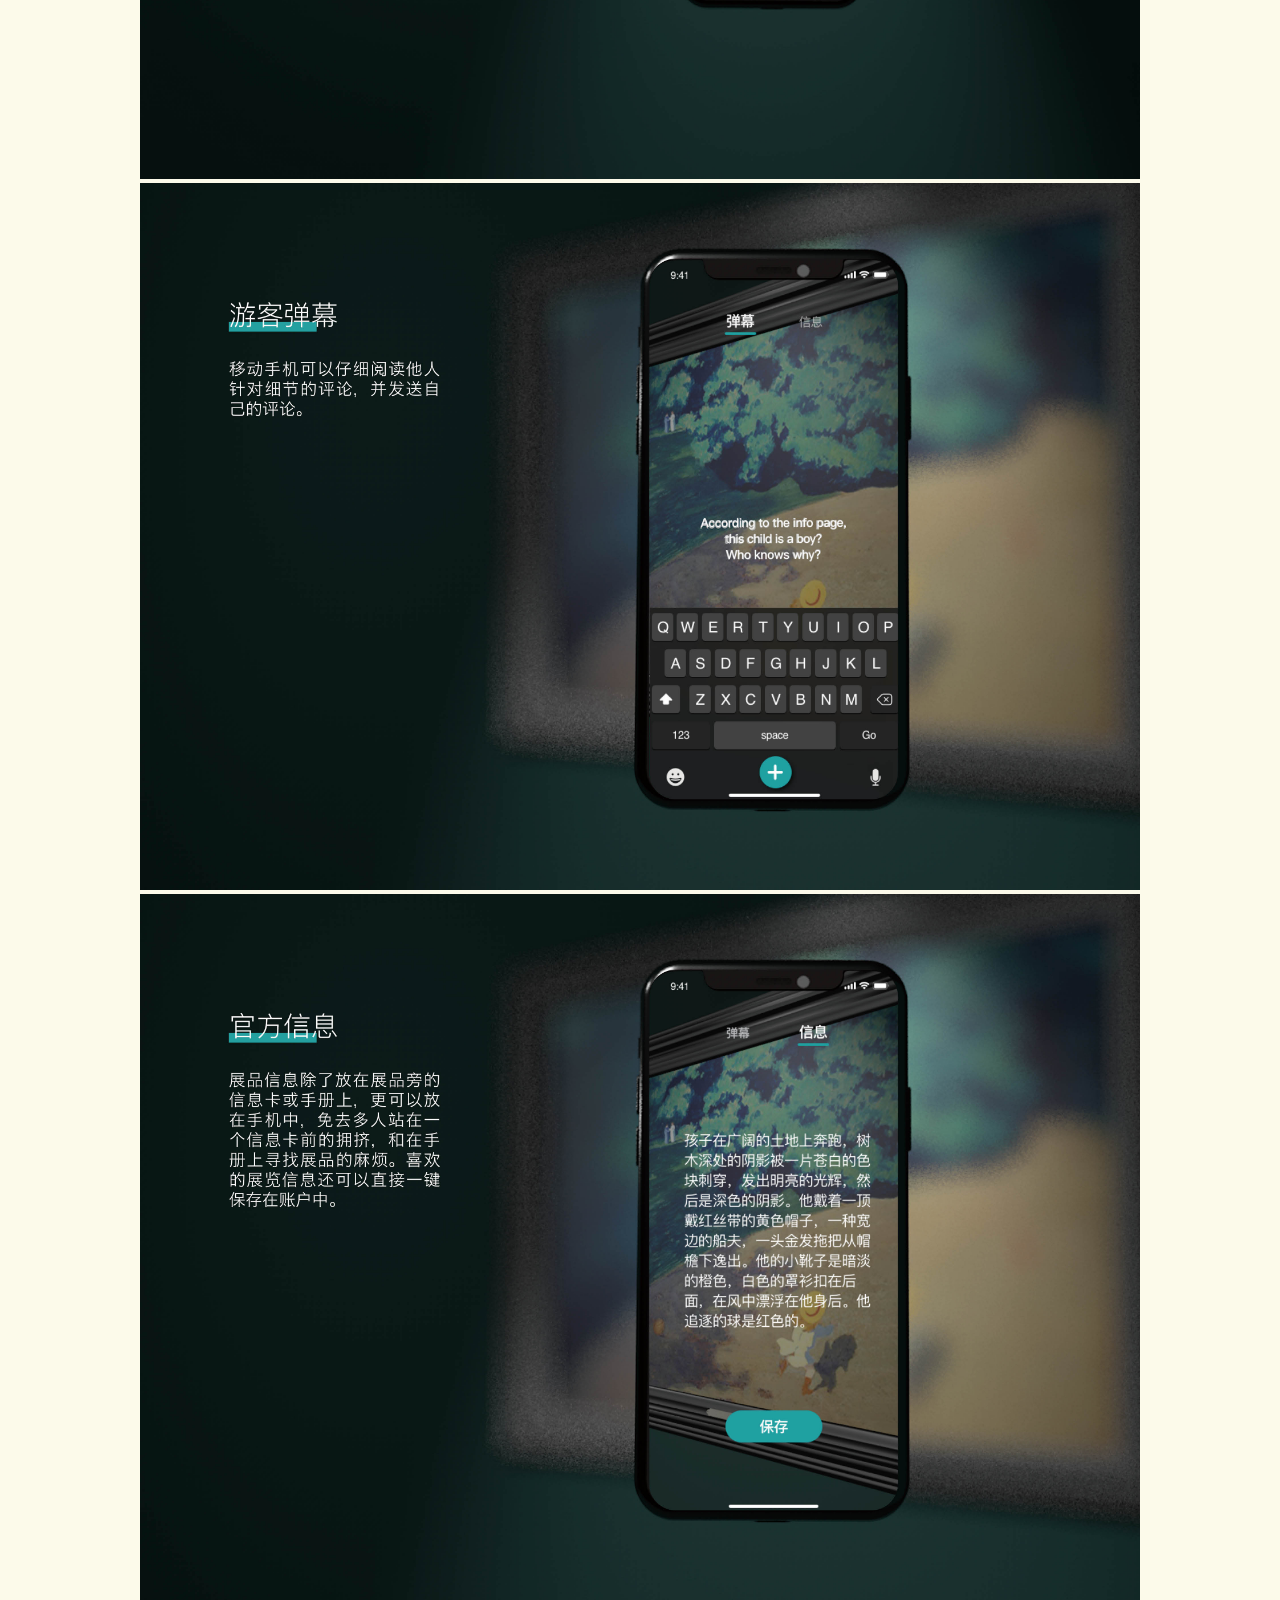
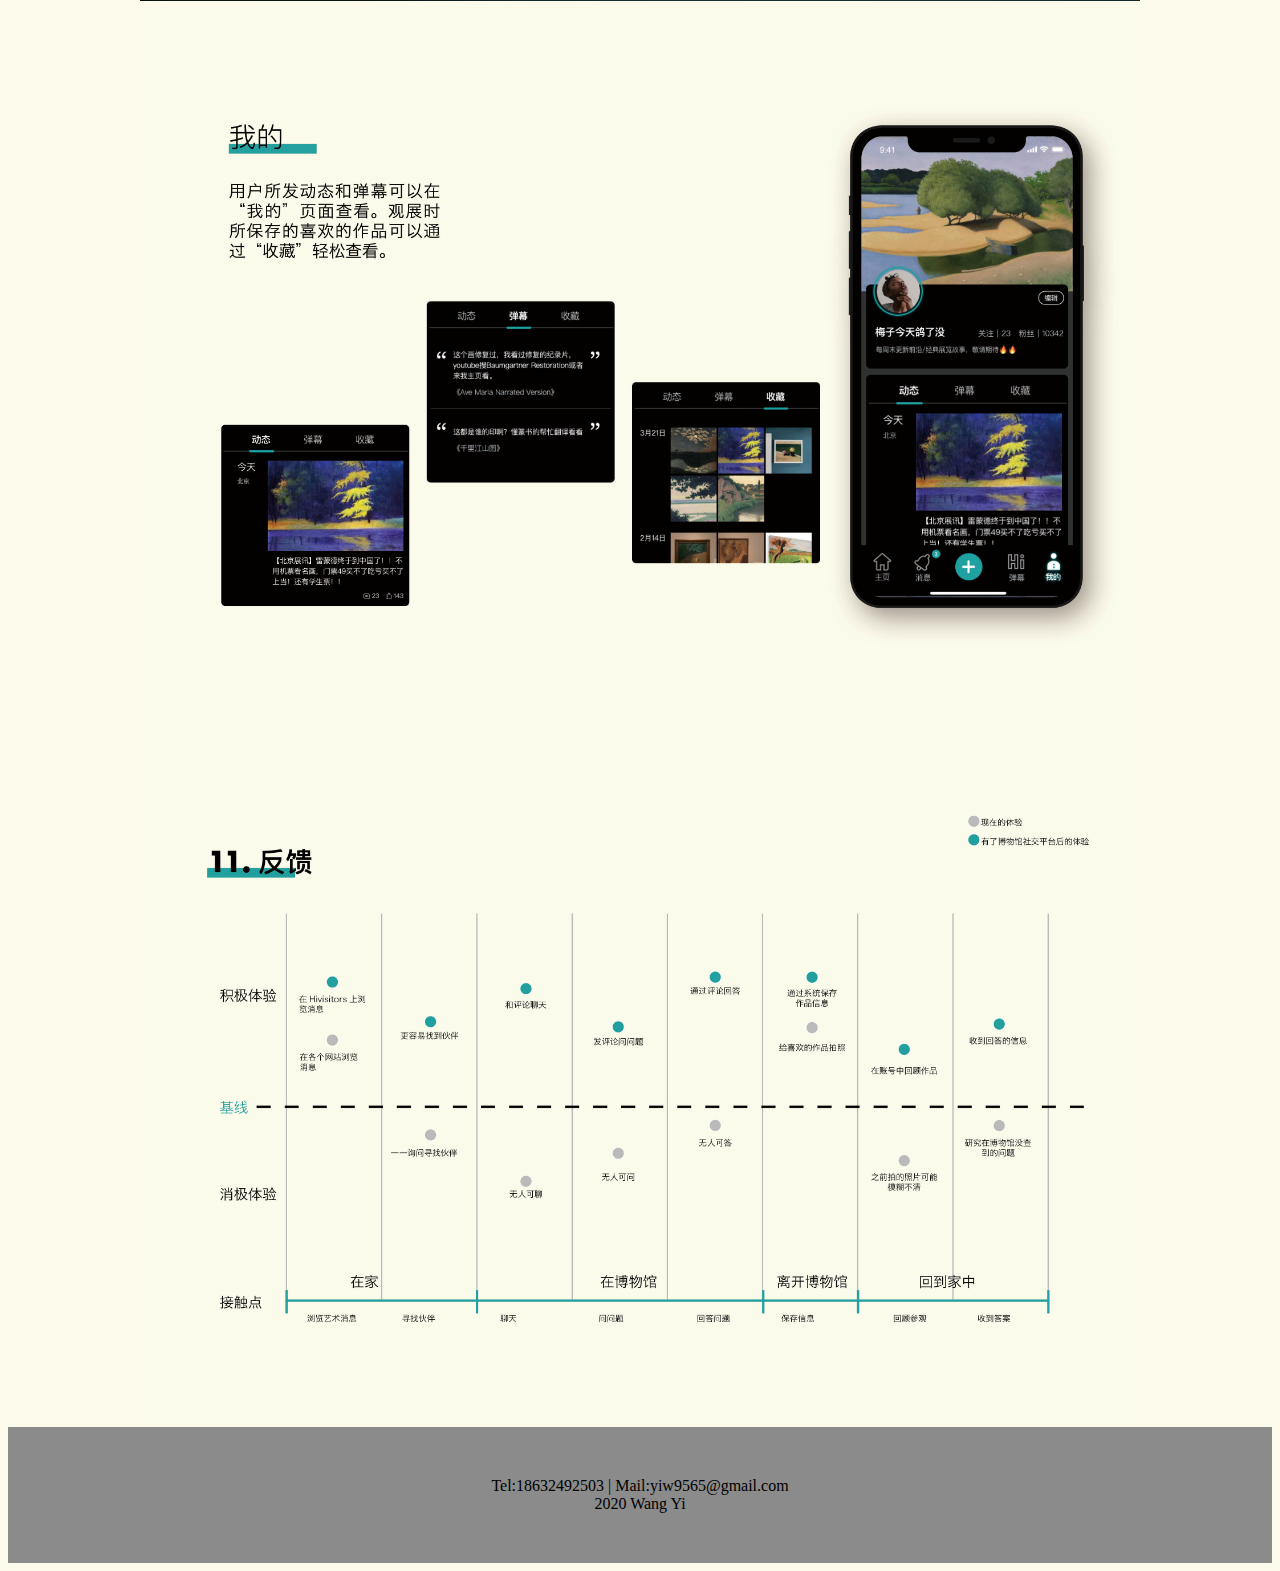
==== commit 6bd54451: "2017" ====
--- a/hivisitors.html
+++ b/hivisitors.html
@@ -37,8 +37,10 @@
         </div>
     </body>
 
-     <footer>
-        
-    </footer>
+    <footer>
+    Tel:18632492503 | Mail:yiw9565@gmail.com<br>
+    2020 Wang Yi
+
+</footer>
 
 </html>
--- a/css/hivisitors.css
+++ b/css/hivisitors.css
@@ -14,7 +14,8 @@
 
 footer{
     background-color: #8B8B8B;
-    height: 300px;
+    text-align: center;
+    padding: 50px;
 }
 p {
     color: #8B8B8B;
